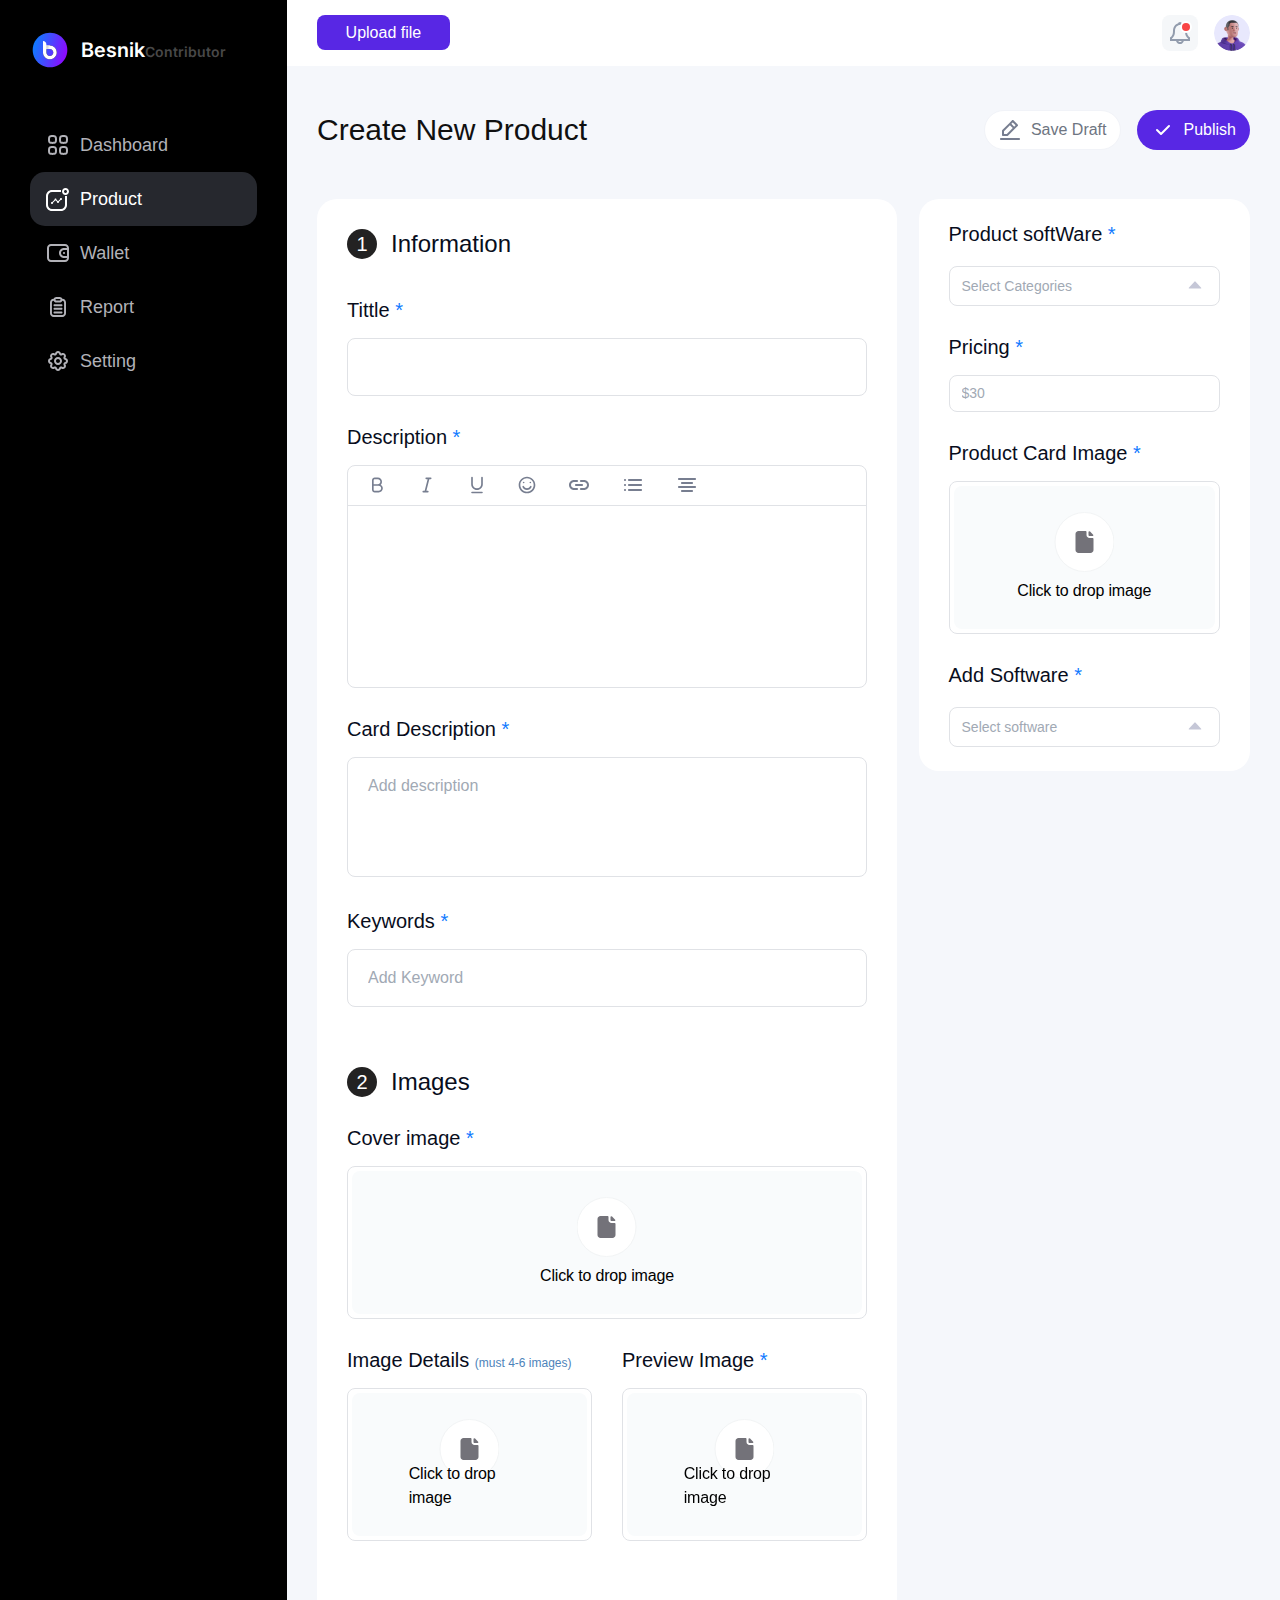
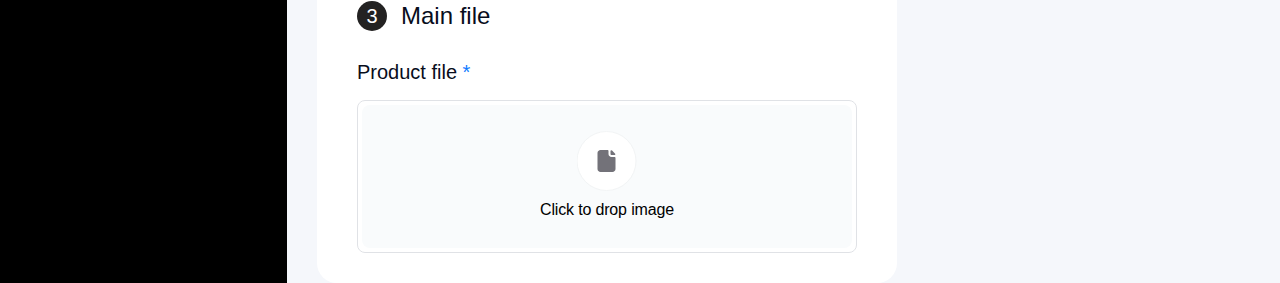
==== Product/index.html @ 7df2cea1 "push project" ====
<!DOCTYPE html>
<html lang="en">
    <head>
        <meta charset="UTF-8" />
        <meta name="viewport" content="width=device-width, initial-scale=1.0" />
        <!-- Fonts -->
        <link href="https://fonts.cdnfonts.com/css/satoshi" rel="stylesheet" />
        <link rel="preconnect" href="https://fonts.googleapis.com" />
        <link rel="preconnect" href="https://fonts.gstatic.com" crossorigin />
        <link
            href="https://fonts.googleapis.com/css2?family=Inter:wght@100..900&display=swap"
            rel="stylesheet"
        />
        <!-- Css -->
        <link rel="stylesheet" href="./assets/scss/style.css" />
        <title>Hackathon 03</title>
    </head>

    <body>
        <section class="product">
            <!-- product Side bar -->
            <div class="product__sideBar hide-mb">
                <!-- Logo -->
                <a href="#" class="product__sideBar-top">
                    <figure class="product__logo-wrap">
                        <img
                            src="./assets/img/logo.svg"
                            alt="logo"
                            class="product__logo-img"
                        />
                    </figure>
                    <p class="product__logoName">
                        Besnik<span class="product__logoName--small"
                            >Contributor</span
                        >
                    </p>
                </a>
                <ul class="product__sideBar-list">
                    <li class="product__sideBar-item">
                        <a href="#" class="product__sideBar-link">
                            <figure class="product__sideBar-icon-wrap">
                                <img
                                    src="./assets/img/dashboard.svg"
                                    alt="dashboard"
                                    class="product__sideBar-icon"
                                />
                            </figure>
                            <p class="product__sideBar-text">Dashboard</p>
                        </a>
                    </li>
                    <li
                        class="product__sideBar-item product__sideBar-item--active"
                    >
                        <a href="#" class="product__sideBar-link">
                            <figure class="product__sideBar-icon-wrap">
                                <img
                                    src="./assets/img/product.svg"
                                    alt="product"
                                    class="product__sideBar-icon"
                                />
                            </figure>
                            <p
                                class="product__sideBar-text product__sideBar-text--active"
                            >
                                Product
                            </p>
                        </a>
                    </li>
                    <li class="product__sideBar-item">
                        <a href="#" class="product__sideBar-link">
                            <figure class="product__sideBar-icon-wrap">
                                <img
                                    src="./assets/img/wallet.svg"
                                    alt="wallet"
                                    class="product__sideBar-icon"
                                />
                            </figure>
                            <p class="product__sideBar-text">Wallet</p>
                        </a>
                    </li>
                    <li class="product__sideBar-item">
                        <a href="#" class="product__sideBar-link">
                            <figure class="product__sideBar-icon-wrap">
                                <img
                                    src="./assets/img/report.svg"
                                    alt="report"
                                    class="product__sideBar-icon"
                                />
                            </figure>
                            <p class="product__sideBar-text">Report</p>
                        </a>
                    </li>
                    <li class="product__sideBar-item">
                        <a href="#" class="product__sideBar-link">
                            <figure class="product__sideBar-icon-wrap">
                                <img
                                    src="./assets/img/setting.svg"
                                    alt="setting"
                                    class="product__sideBar-icon"
                                />
                            </figure>
                            <p class="product__sideBar-text">Setting</p>
                        </a>
                    </li>
                </ul>
            </div>
            <!-- product content -->
            <div class="product__content">
                <!-- header -->
                <div class="product__header">
                    <div class="container">
                        <div class="product__header-left">
                            <label
                                for="product__file"
                                class="product__file-btn hide-mb"
                                >Upload file</label
                            >
                            <input type="file" id="product__file" />
                            <button class="hide-pc show-mb">
                                <img src="./assets/img/Menu.svg" alt="menu" />
                            </button>
                            <a href="#">
                                <figure
                                    class="product__logo-wrap hide-pc show-mb"
                                >
                                    <img
                                        src="./assets/img/logo.svg"
                                        alt="logo"
                                        class="product__logo-img"
                                    />
                                </figure>
                            </a>
                        </div>
                        <div class="product__header-right">
                            <label
                                for="product__file"
                                class="product__file-btn show-mb hide-pc"
                                >Upload file</label
                            >
                            <button class="product__noti-wrap hide-mb">
                                <img
                                    src="./assets/img/notification.svg"
                                    alt="notification"
                                    class="product__noti-img"
                                />
                            </button>
                            <figure class="product__avt-wrap">
                                <img
                                    src="./assets/img/avator.png"
                                    alt="avatar"
                                    class="product__avt-img"
                                />
                            </figure>
                        </div>
                    </div>
                </div>
                <!-- main -->
                <div class="product__main">
                    <div class="container">
                        <div class="product__top">
                            <h1 class="product__top-title">Create New Product</h1>
                            <div class="product__btns">
                                <button class="product__save">
                                    <figure class="product__save-icon-wrap">
                                        <img
                                            src="./assets/img/edit.svg"
                                            alt="edit-icon"
                                            class="product__save-icon"
                                        />
                                    </figure>
                                    <p class="product__save-txt hide-mb">Save Draft</p>
                                </button>
                                <button class="product__publish">
                                    <figure class="product__publish-icon-wrap">
                                        <img
                                            src="./assets/img/check.svg"
                                            alt="publish-icon"
                                            class="product__publish-icon"
                                        />
                                    </figure>
                                    <p class="product__publish-txt hide-mb">Publish</p>
                                </button>
                            </div>
                        </div>
                        <div class="product__bottom">
                            <div class="product__left">
                                <!-- info -->
                                <div class="product__info">
                                    <div class="product__title">
                                        <p class="product__list-style">1</p>
                                        <h2 class="product__heading">
                                            Information
                                        </h2>
                                    </div>
                                    <h3 class="product__sub-title">
                                        Tittle
                                        <span class="product__sub-title--blue"
                                            >*</span
                                        >
                                    </h3>
                                    <input type="text" class="product__input" />
                                    <h3 class="product__sub-title">
                                        Description
                                        <span class="product__sub-title--blue"
                                            >*</span
                                        >
                                    </h3>
                                    <div class="product__desc-wrap">
                                        <ul class="product__desc-list">
                                            <li>
                                                <button
                                                    class="product__desc-btn"
                                                >
                                                    <img
                                                        src="./assets/img/bold.svg"
                                                        alt="desc-icon"
                                                        class="product__desc-icon"
                                                    />
                                                </button>
                                            </li>
                                            <li>
                                                <button
                                                    class="product__desc-btn"
                                                >
                                                    <img
                                                        src="./assets/img/italic.svg"
                                                        alt="desc-icon"
                                                        class="product__desc-icon"
                                                    />
                                                </button>
                                            </li>
                                            <li>
                                                <button
                                                    class="product__desc-btn"
                                                >
                                                    <img
                                                        src="./assets/img/underline.svg"
                                                        alt="desc-icon"
                                                        class="product__desc-icon"
                                                    />
                                                </button>
                                            </li>
                                            <li>
                                                <button
                                                    class="product__desc-btn"
                                                >
                                                    <img
                                                        src="./assets/img/smile.svg"
                                                        alt="desc-icon"
                                                        class="product__desc-icon"
                                                    />
                                                </button>
                                            </li>
                                            <li>
                                                <button
                                                    class="product__desc-btn"
                                                >
                                                    <img
                                                        src="./assets/img/link.svg"
                                                        alt="desc-icon"
                                                        class="product__desc-icon"
                                                    />
                                                </button>
                                            </li>
                                            <li>
                                                <button
                                                    class="product__desc-btn"
                                                >
                                                    <img
                                                        src="./assets/img/list.svg"
                                                        alt="desc-icon"
                                                        class="product__desc-icon"
                                                    />
                                                </button>
                                            </li>
                                            <li>
                                                <button
                                                    class="product__desc-btn"
                                                >
                                                    <img
                                                        src="./assets/img/center.svg"
                                                        alt="desc-icon"
                                                        class="product__desc-icon"
                                                    />
                                                </button>
                                            </li>
                                        </ul>
                                        <textarea
                                            class="product__desc-text"
                                        ></textarea>
                                    </div>
                                    <h3 class="product__sub-title">
                                        Card Description
                                        <span class="product__sub-title--blue"
                                            >*</span
                                        >
                                    </h3>
                                    <textarea
                                        class="product__card-text"
                                        placeholder="Add description"
                                    ></textarea>
                                    <h3 class="product__sub-title">
                                        Keywords
                                        <span class="product__sub-title--blue"
                                            >*</span
                                        >
                                    </h3>
                                    <input
                                        placeholder="Add Keyword"
                                        type="text"
                                        class="product__input"
                                    />
                                </div>
                                <!-- images -->
                                <div class="product__images">
                                    <div class="product__title">
                                        <p class="product__list-style">2</p>
                                        <h2 class="product__heading">Images</h2>
                                    </div>
                                    <h3 class="product__sub-title">
                                        Cover image
                                        <span class="product__sub-title--blue"
                                            >*</span
                                        >
                                    </h3>
                                    <input type="file" id="cover__image" />
                                    <div class="product__input-file">
                                        <label
                                            for="cover__image"
                                            class="product__chosse-img"
                                        >
                                            <img
                                                src="./assets/img/choose-img.svg"
                                                alt="choose-img-icon"
                                                class="product__choose-icon"
                                            />
                                        </label>
                                        <p class="product__input-file-txt">
                                            Click to drop image
                                        </p>
                                    </div>
                                    <div class="product__images-bottom">
                                        <div class="product__detail">
                                            <h3 class="product__sub-title">
                                                Image Details
                                                <span
                                                    class="product__sub-title--blue-2"
                                                    >(must 4-6 images)</span
                                                >
                                            </h3>
                                            <input
                                                type="file"
                                                id="cover__image2"
                                            />
                                            <div class="product__input-file">
                                                <label
                                                    for="cover__image2"
                                                    class="product__chosse-img"
                                                >
                                                    <img
                                                        src="./assets/img/choose-img.svg"
                                                        alt="choose-img-icon"
                                                        class="product__choose-icon"
                                                    />
                                                </label>
                                                <p
                                                    class="product__input-file-txt"
                                                >
                                                    Click to drop image
                                                </p>
                                            </div>
                                        </div>
                                        <div class="product__preview">
                                            <h3 class="product__sub-title">
                                                Preview Image
                                                <span
                                                    class="product__sub-title--blue"
                                                    >*</span
                                                >
                                            </h3>
                                            <input
                                                type="file"
                                                id="cover__image3"
                                            />
                                            <div class="product__input-file">
                                                <label
                                                    for="cover__image3"
                                                    class="product__chosse-img"
                                                >
                                                    <img
                                                        src="./assets/img/choose-img.svg"
                                                        alt="choose-img-icon"
                                                        class="product__choose-icon"
                                                    />
                                                </label>
                                                <p
                                                    class="product__input-file-txt"
                                                >
                                                    Click to drop image
                                                </p>
                                            </div>
                                        </div>
                                    </div>
                                </div>
                                <!-- Main file -->
                                <div class="product__main-file">
                                    <div class="product__title">
                                        <p class="product__list-style">3</p>
                                        <h2 class="product__heading">
                                            Main file
                                        </h2>
                                    </div>
                                    <h3 class="product__sub-title">
                                        Product file
                                        <span class="product__sub-title--blue"
                                            >*</span
                                        >
                                    </h3>
                                    <div class="product__input-file">
                                        <label
                                            for="cover__image"
                                            class="product__chosse-img"
                                        >
                                            <img
                                                src="./assets/img/choose-img.svg"
                                                alt="choose-img-icon"
                                                class="product__choose-icon"
                                            />
                                        </label>
                                        <p class="product__input-file-txt">
                                            Click to drop image
                                        </p>
                                    </div>
                                </div>
                            </div>
                            <div class="product__right">
                                <h3 class="product__sub-title">
                                    Product softWare
                                    <span class="product__sub-title--blue"
                                        >*</span
                                    >
                                </h3>
                                <div class="product__category">
                                    <p class="product__catagory-txt">
                                        Select Categories
                                    </p>
                                    <button class="product__catagory-btn">
                                        <img
                                            src="./assets/img/arrow.svg"
                                            alt="product-catagory-arrow"
                                            class="product__catagory-arrow"
                                        />
                                    </button>
                                </div>
                                <h3 class="product__sub-title">
                                    Pricing
                                    <span class="product__sub-title--blue"
                                        >*</span
                                    >
                                </h3>
                                <input
                                    type="text"
                                    class="product__input"
                                    placeholder="$30"
                                />
                                <h3 class="product__sub-title">
                                    Product Card Image
                                    <span class="product__sub-title--blue"
                                        >*</span
                                    >
                                </h3>
                                <input type="file" id="cover__image4" />
                                <div class="product__input-file">
                                    <label
                                        for="cover__image4"
                                        class="product__chosse-img"
                                    >
                                        <img
                                            src="./assets/img/choose-img.svg"
                                            alt="choose-img-icon"
                                            class="product__choose-icon"
                                        />
                                    </label>
                                    <p class="product__input-file-txt">
                                        Click to drop image
                                    </p>
                                </div>
                                <h3 class="product__sub-title">
                                    Add Software
                                    <span class="product__sub-title--blue"
                                        >*</span
                                    >
                                </h3>
                                <div class="product__softWare">
                                    <p class="product__softWare-txt">
                                        Select software
                                    </p>
                                    <button class="product__softWare-btn">
                                        <img
                                            src="./assets/img/arrow.svg"
                                            alt="product-catagory-arrow"
                                            class="product__catagory-arrow"
                                        />
                                    </button>
                                </div>
                            </div>
                        </div>
                    </div>
                </div>
                <!-- list -->
            </div>
        </section>
    </body>
</html>
---- Product/assets/scss/style.css ----
*,
*:before,
*:after {
  box-sizing: border-box;
}

* {
  margin: 0;
  padding: 0;
  font: inherit;
}

img,
picture,
svg,
video {
  display: block;
  max-width: 100%;
}

input,
select,
textarea {
  background-color: transparent;
  outline: none;
}

button {
  cursor: pointer;
  background-color: transparent;
  outline: none;
  border: 0;
}

body {
  min-height: 100vh;
  max-width: 1440px;
  margin: 0 auto;
  font-weight: 500;
  font-size: 16px;
  line-height: 1;
}

table,
tr,
td,
th {
  border-collapse: collapse;
}

ul, li {
  list-style: none;
  padding: 0;
}

html {
  font-size: 62.5%;
  font-family: "Satoshi", sans-serif;
  color: #080D1C;
}

ul li {
  list-style: none;
}

a {
  text-decoration: none;
}

.container {
  max-width: calc(100% - 60px);
  margin: 0 auto;
}

input, textarea {
  border: none;
  outline: none;
  resize: none;
}

.hide-pc {
  display: none;
}

.product {
  display: flex;
  justify-content: flex-start;
  align-items: flex-start;
  background-color: #000;
}

.product__sideBar {
  background-color: inherit;
  padding: 30px;
  position: sticky;
  top: -15px;
  left: 0;
}

.product__sideBar-top {
  display: flex;
  justify-content: flex-start;
  align-items: center;
  -moz-column-gap: 11px;
       column-gap: 11px;
  padding-right: 31px;
}

.product__logo-wrap {
  width: 40px;
  height: 40px;
}

.product__logo-img {
  width: 100%;
  height: 100%;
  -o-object-fit: cover;
     object-fit: cover;
  border-radius: inherit;
}

.product__logoName {
  font-size: 2rem;
  font-weight: 600;
  line-height: normal;
  font-family: "Inter", sans-serif;
  color: #fff;
}

.product__logoName--small {
  color: #484848;
  font-size: 1.4rem;
}

.product__sideBar-list {
  margin-top: 48px;
}

.product__sideBar-item {
  padding: 15px 0 15px 16px;
}

.product__sideBar-link {
  display: flex;
  justify-content: flex-start;
  align-items: center;
  -moz-column-gap: 10px;
       column-gap: 10px;
  color: #b2b2b8;
}

.product__sideBar-icon-wrap {
  width: 24px;
  height: 24px;
}

.product__sideBar-icon {
  width: 100%;
  height: 100%;
  -o-object-fit: cover;
     object-fit: cover;
  border-radius: inherit;
}

.product__sideBar-text {
  font-size: 1.8rem;
  font-weight: 500;
  line-height: 24px;
  font-family: "Satoshi", sans-serif;
  color: inherit;
}

.product__sideBar-text--active {
  color: #fff;
}

.product__sideBar-item--active {
  border-radius: 15px;
  background: #26282e;
}

.product__content {
  width: 100%;
}

.product__header {
  background-color: #fff;
  padding: 15px 0;
  position: sticky;
  top: 0px;
  left: 0;
  z-index: 5;
}

.product__header .container {
  display: flex;
  justify-content: space-between;
  align-items: center;
}
.product__header .container #product__file {
  display: none;
}

.product__file-btn {
  padding: 9px 28.6px;
  background-color: #5827e4;
  border-radius: 8px;
  cursor: pointer;
  font-size: 1.6rem;
  font-weight: 500;
  line-height: 22px;
  font-family: "Satoshi", sans-serif;
  color: #fff;
}

.product__header-right {
  display: flex;
  justify-content: flex-start;
  align-items: center;
  -moz-column-gap: 16px;
       column-gap: 16px;
}

.product__noti-wrap {
  width: 36px;
  height: 36px;
}

.product__avt-wrap {
  width: 36px;
  height: 36px;
  border-radius: 50%;
}
.product__avt-wrap .product__avt-img {
  border-radius: inherit;
}

.product__avt-img,
.product__noti-img {
  width: 100%;
  height: 100%;
  -o-object-fit: cover;
     object-fit: cover;
  border-radius: inherit;
}

.product__main {
  padding-top: 44px;
  background-color: #f5f7fb;
}

.product__top {
  display: flex;
  justify-content: space-between;
  align-items: center;
}

.product__top-title {
  font-size: 3rem;
  font-weight: 500;
  line-height: 40px;
  font-family: "Satoshi", sans-serif;
  color: #101010;
}

.product__btns {
  display: flex;
  justify-content: center;
  align-items: center;
  -moz-column-gap: 16px;
       column-gap: 16px;
}

.product__save,
.product__publish {
  display: flex;
  justify-content: center;
  align-items: center;
  -moz-column-gap: 9px;
       column-gap: 9px;
}

.product__save-icon-wrap,
.product__publish-icon-wrap {
  width: 24px;
  height: 24px;
}

.product__save-icon,
.product__publish-icon {
  width: 100%;
  height: 100%;
  -o-object-fit: cover;
     object-fit: cover;
  border-radius: inherit;
}

.product__save {
  padding: 7px 13px;
  background-color: #fff;
  border-radius: 20px;
  cursor: pointer;
  border: 1px solid #f1f3f8;
}

.product__save-txt {
  font-size: 1.6rem;
  font-weight: 500;
  line-height: normal;
  font-family: "Satoshi", sans-serif;
  color: #6e7581;
}

.product__publish {
  padding: 8px 14px;
  background-color: #5827E4;
  border-radius: 20px;
  cursor: pointer;
}

.product__publish-txt {
  font-size: 1.6rem;
  font-weight: 500;
  line-height: normal;
  font-family: "Satoshi", sans-serif;
  color: #fff;
}

.product__bottom {
  margin-top: 49px;
  display: flex;
  justify-content: space-between;
  align-items: flex-start;
}

.product__left {
  padding: 30px;
  width: 62.157%;
}

.product__left,
.product__right {
  border-radius: 20px;
  background: #fff;
}

.product__title {
  display: flex;
  justify-content: flex-start;
  align-items: center;
  -moz-column-gap: 14px;
       column-gap: 14px;
}
.product__title .product__list-style {
  display: flex;
  justify-content: center;
  align-items: center;
  font-size: 2rem;
  font-weight: 500m;
  line-height: normal;
  font-family: "Satoshi", sans-serif;
  color: #fff;
  background-color: #232222;
  width: 30px;
  height: 30px;
  border-radius: 50%;
}
.product__title .product__heading {
  font-size: 2.4rem;
  font-weight: 500;
  line-height: normal;
  font-family: "Satoshi", sans-serif;
  color: #080D1C;
}

.product__sub-title {
  margin-top: 30px;
  font-size: 2rem;
  font-weight: 500;
  line-height: normal;
  font-family: "Satoshi", sans-serif;
  color: #080D1C;
}
.product__sub-title .product__sub-title--blue {
  color: #107aff;
}
.product__sub-title .product__sub-title--blue-2 {
  color: #4d83ba;
  font-size: 1.2rem;
  font-weight: 400;
}

.product__info .product__sub-title:first-of-type {
  margin-top: 40px;
}

.product__input {
  margin-top: 16px;
  width: 100%;
  padding: 16px 20px;
  border-radius: 8px;
  border: 1px solid #e0e2e6;
  transition: 0.3s linear;
}

.product__input:focus {
  border: 1px solid #107aff;
}

.product__desc-wrap {
  margin-top: 16px;
  border-radius: 8px;
  border: 1px solid #e0e2e6;
}
.product__desc-wrap .product__desc-list {
  padding: 8px 0 6px 19px;
  display: flex;
  justify-content: unset;
  align-items: center;
  -moz-column-gap: 30px;
       column-gap: 30px;
  border-bottom: 1px solid #e0e2e6;
  max-height: 40px;
}
.product__desc-wrap .product__desc-list .product__desc-btn {
  width: 20px;
  height: 20px;
}
.product__desc-wrap .product__desc-list .product__desc-btn .product__desc-icon {
  width: 100%;
  height: 100%;
  -o-object-fit: cover;
     object-fit: cover;
  border-radius: inherit;
}
.product__desc-wrap .product__desc-list :nth-child(5) .product__desc-btn,
.product__desc-wrap .product__desc-list :nth-child(6) .product__desc-btn,
.product__desc-wrap .product__desc-list :nth-child(7) .product__desc-btn {
  width: 24px;
  height: 24px;
}
.product__desc-wrap .product__desc-text {
  width: 100%;
  min-height: 178px;
  padding: 8px;
}

.product__card-text {
  margin-top: 16px;
  width: 100%;
  padding: 16px 20px 16px;
  border-radius: 8px;
  border: 1px solid #e0e2e6;
  min-height: 120px;
}

.product__card-text,
.product__input {
  font-size: 1.6rem;
  font-weight: 400;
  line-height: 24px;
  font-family: "Satoshi", sans-serif;
  color: #080D1C;
}

.product__card-text::-moz-placeholder, .product__input::-moz-placeholder {
  color: #a1a9b4;
  line-height: -0.16px;
}

.product__card-text::placeholder,
.product__input::placeholder {
  color: #a1a9b4;
  line-height: -0.16px;
}

.product__images {
  margin-top: 60px;
}

[id*=cover__image] {
  display: none;
}

.product__input-file {
  margin-top: 16px;
  position: relative;
  display: block;
  width: 100%;
  min-height: 153px;
  border-radius: 8px;
  border: 1px solid #e0e2e6;
}

.product__input-file::after {
  content: "";
  display: block;
  position: absolute;
  background-color: #f9fbfc;
  border-radius: inherit;
  inset: 4px;
  z-index: 1;
}

.product__chosse-img,
.product__input-file-txt {
  position: absolute;
  left: 50%;
  transform: translateX(-50%);
  z-index: 2;
}

.product__chosse-img {
  top: 30px;
  width: 60px;
  height: 60px;
  cursor: pointer;
}
.product__chosse-img .product__choose-icon {
  width: 100%;
  height: 100%;
  -o-object-fit: cover;
     object-fit: cover;
  border-radius: inherit;
}

.product__input-file-txt {
  bottom: 30px;
  font-size: 1.6rem;
  font-weight: 400;
  line-height: 24px;
  font-family: "Satoshi", sans-serif;
  color: #000;
  letter-spacing: -0.16px;
}

.product__images-bottom {
  display: grid;
  grid-template-columns: repeat(2, 1fr);
  -moz-column-gap: 30px;
       column-gap: 30px;
}

.product__main-file {
  padding: 60px 10px 0;
}

.product__right {
  padding: 24px 30px;
  width: 35.53%;
}
.product__right .product__sub-title:first-of-type {
  margin-top: 0;
}
.product__right .product__input {
  padding: 7px 12px;
  font-size: 1.4rem;
  font-weight: 400;
  line-height: 21px;
  font-family: "Satoshi", sans-serif;
  color: #080D1C;
}
.product__right .product__category,
.product__right .product__softWare {
  margin-top: 20px;
  display: flex;
  justify-content: space-between;
  align-items: center;
  border-radius: 8px;
  border: 1px solid #e0e2e6;
  padding: 7px 12px;
}
.product__right .product__catagory-btn,
.product__right .product__softWare-btn {
  width: 24px;
  height: 24px;
}
.product__right .product__catagory-btn .product__catagory-arrow,
.product__right .product__softWare-btn .product__catagory-arrow {
  width: 100%;
  height: 100%;
  -o-object-fit: cover;
     object-fit: cover;
  border-radius: inherit;
}
.product__right .product__input::-moz-placeholder {
  font-size: 1.4rem;
  font-weight: 400;
  line-height: 21px;
  font-family: "Satoshi", sans-serif;
  color: #a1a9b4;
}
.product__right .product__catagory-txt,
.product__right .product__softWare-txt,
.product__right .product__input::placeholder {
  font-size: 1.4rem;
  font-weight: 400;
  line-height: 21px;
  font-family: "Satoshi", sans-serif;
  color: #a1a9b4;
}

.hide-pc {
  display: none;
}

@media screen and (max-width: 1023.98px) {
  .show-mb {
    display: block;
  }
  .hide-mb {
    display: none;
  }
  .product__header-left {
    display: flex;
    justify-content: center;
    align-items: center;
    -moz-column-gap: 16px;
         column-gap: 16px;
  }
  .product__header-right {
    -moz-column-gap: 12px;
         column-gap: 12px;
  }
  .product__main {
    padding: 24px 0;
  }
  .container {
    max-width: calc(100% - 48px);
  }
  .product__top-title {
    font-size: 2rem;
    font-weight: 500;
    line-height: 28px;
  }
  .product__bottom {
    margin-top: 30px;
    flex-direction: column;
  }
  .product__left,
  .product__right {
    width: 100%;
  }
  .product__left {
    padding: 30px 20px;
  }
  .product__right {
    padding: 24px 20px;
  }
  .product__desc-wrap .product__desc-list {
    -moz-column-gap: 17px;
         column-gap: 17px;
  }
  .product__images-bottom {
    grid-template-columns: 1fr;
    row-gap: 30px;
    margin-top: 30px;
  }
  .product__images-bottom .product__sub-title {
    margin-top: 0;
  }
}/*# sourceMappingURL=style.css.map */
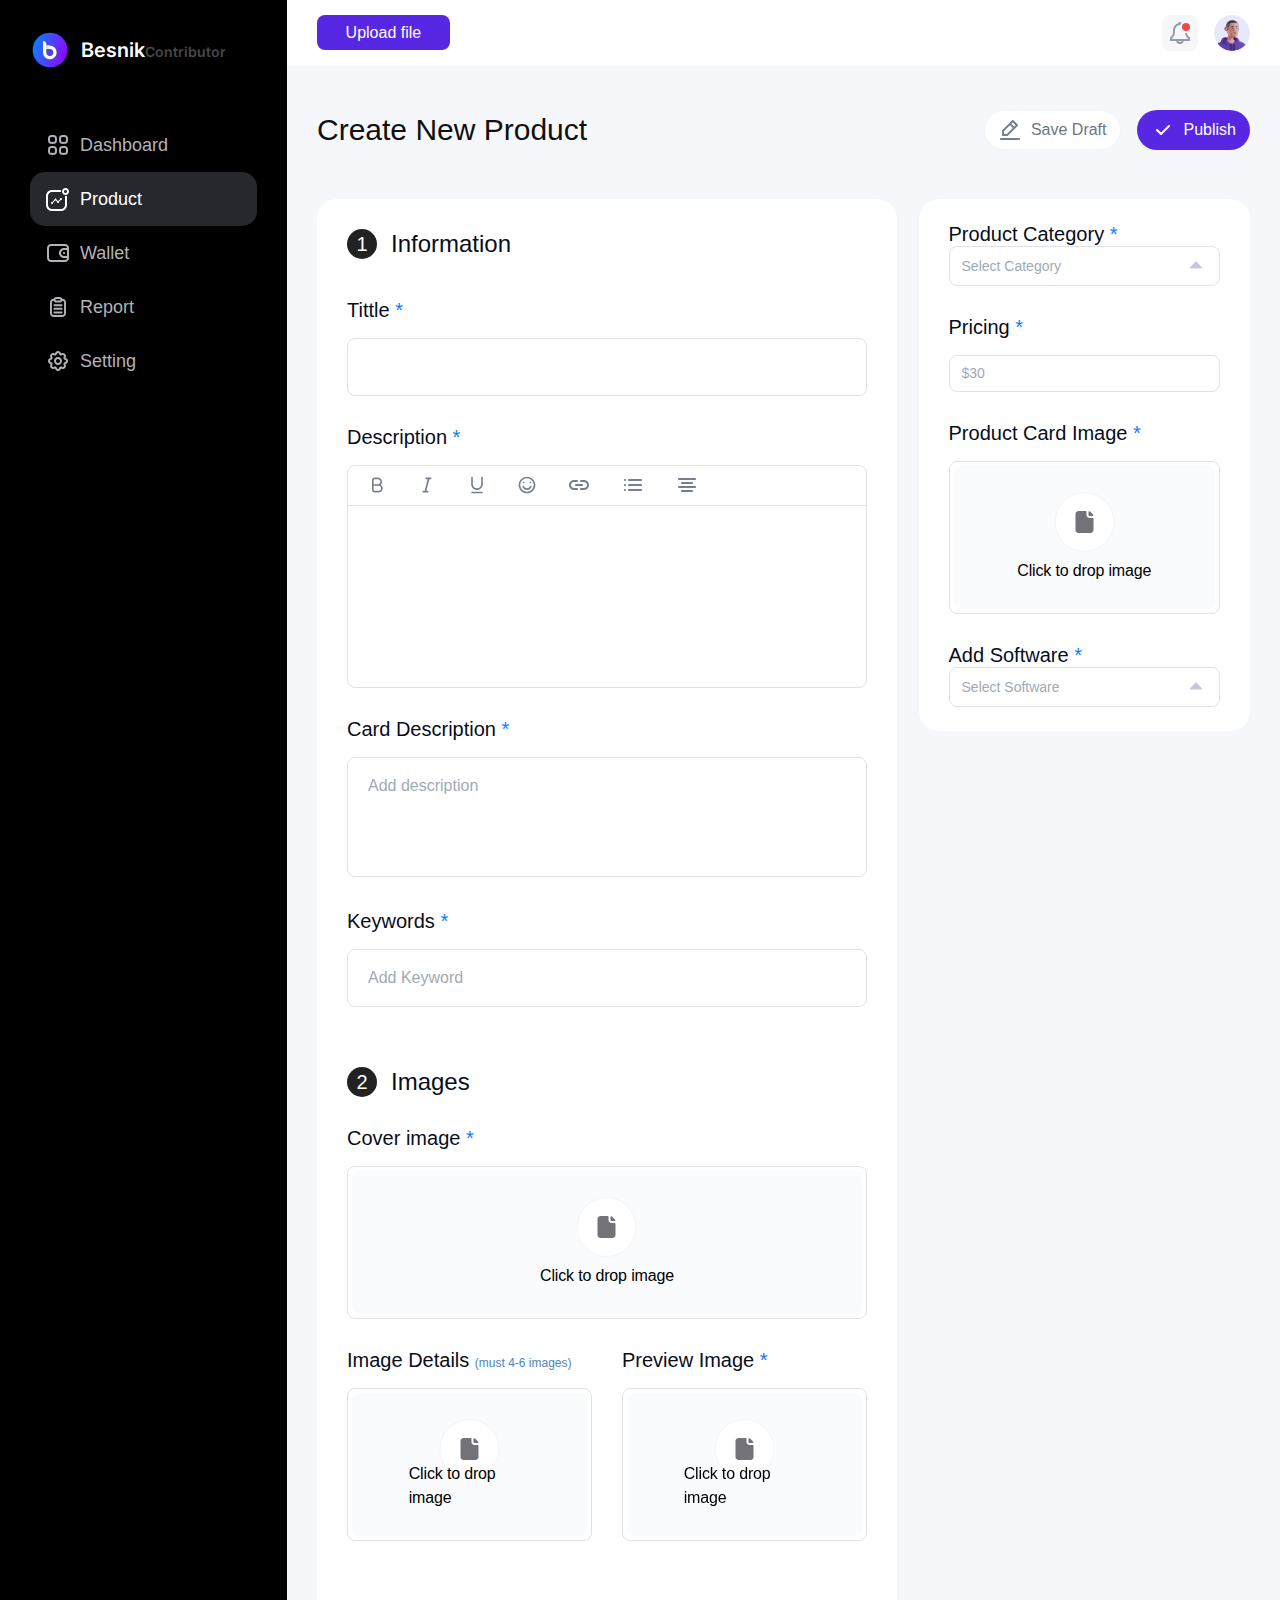
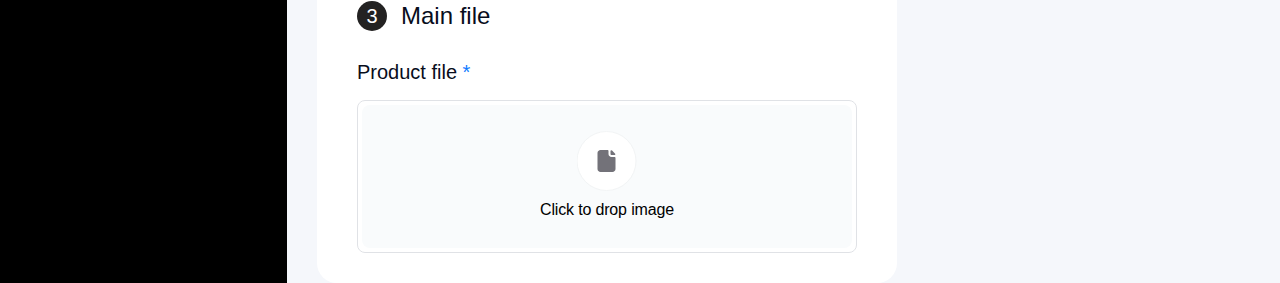
==== commit cba445d2: "fix select" ====
--- a/Product/index.html
+++ b/Product/index.html
@@ -435,15 +435,13 @@
                             </div>
                             <div class="product__right">
                                 <h3 class="product__sub-title">
-                                    Product softWare
+                                    Product Category
                                     <span class="product__sub-title--blue"
                                         >*</span
                                     >
                                 </h3>
                                 <div class="product__category">
-                                    <p class="product__catagory-txt">
-                                        Select Categories
-                                    </p>
+                                    <input type="text" value="" class="product__category-input" placeholder="Select Category" readonly>
                                     <button class="product__catagory-btn">
                                         <img
                                             src="./assets/img/arrow.svg"
@@ -491,11 +489,9 @@
                                         >*</span
                                     >
                                 </h3>
-                                <div class="product__softWare">
-                                    <p class="product__softWare-txt">
-                                        Select software
-                                    </p>
-                                    <button class="product__softWare-btn">
+                                <div class="product__software">
+                                    <input type="text" value="" class="product__software-input" placeholder="Select Software" readonly>
+                                    <button class="product__catagory-btn">
                                         <img
                                             src="./assets/img/arrow.svg"
                                             alt="product-catagory-arrow"
--- a/Product/assets/scss/style.css
+++ b/Product/assets/scss/style.css
@@ -561,14 +561,20 @@
   color: #080D1C;
 }
 .product__right .product__category,
-.product__right .product__softWare {
-  margin-top: 20px;
+.product__right .product__software {
   display: flex;
   justify-content: space-between;
   align-items: center;
+  padding: 7px 12px;
   border-radius: 8px;
   border: 1px solid #e0e2e6;
-  padding: 7px 12px;
+}
+.product__right .product__category .product__category-input,
+.product__right .product__category .product__software-input,
+.product__right .product__software .product__category-input,
+.product__right .product__software .product__software-input {
+  width: 100%;
+  padding-right: 10px;
 }
 .product__right .product__catagory-btn,
 .product__right .product__softWare-btn {
@@ -583,16 +589,24 @@
      object-fit: cover;
   border-radius: inherit;
 }
-.product__right .product__input::-moz-placeholder {
+.product__right .product__category-input,
+.product__right .product__software-input {
   font-size: 1.4rem;
   font-weight: 400;
   line-height: 21px;
   font-family: "Satoshi", sans-serif;
+  color: #080D1C;
+}
+.product__right .product__input::-moz-placeholder, .product__right .product__category-input::-moz-placeholder, .product__right .product__software-input::-moz-placeholder {
+  font-size: 1.4rem;
+  font-weight: 400;
+  line-height: 21px;
+  font-family: "Satoshi", sans-serif;
   color: #a1a9b4;
 }
-.product__right .product__catagory-txt,
-.product__right .product__softWare-txt,
-.product__right .product__input::placeholder {
+.product__right .product__input::placeholder,
+.product__right .product__category-input::placeholder,
+.product__right .product__software-input::placeholder {
   font-size: 1.4rem;
   font-weight: 400;
   line-height: 21px;
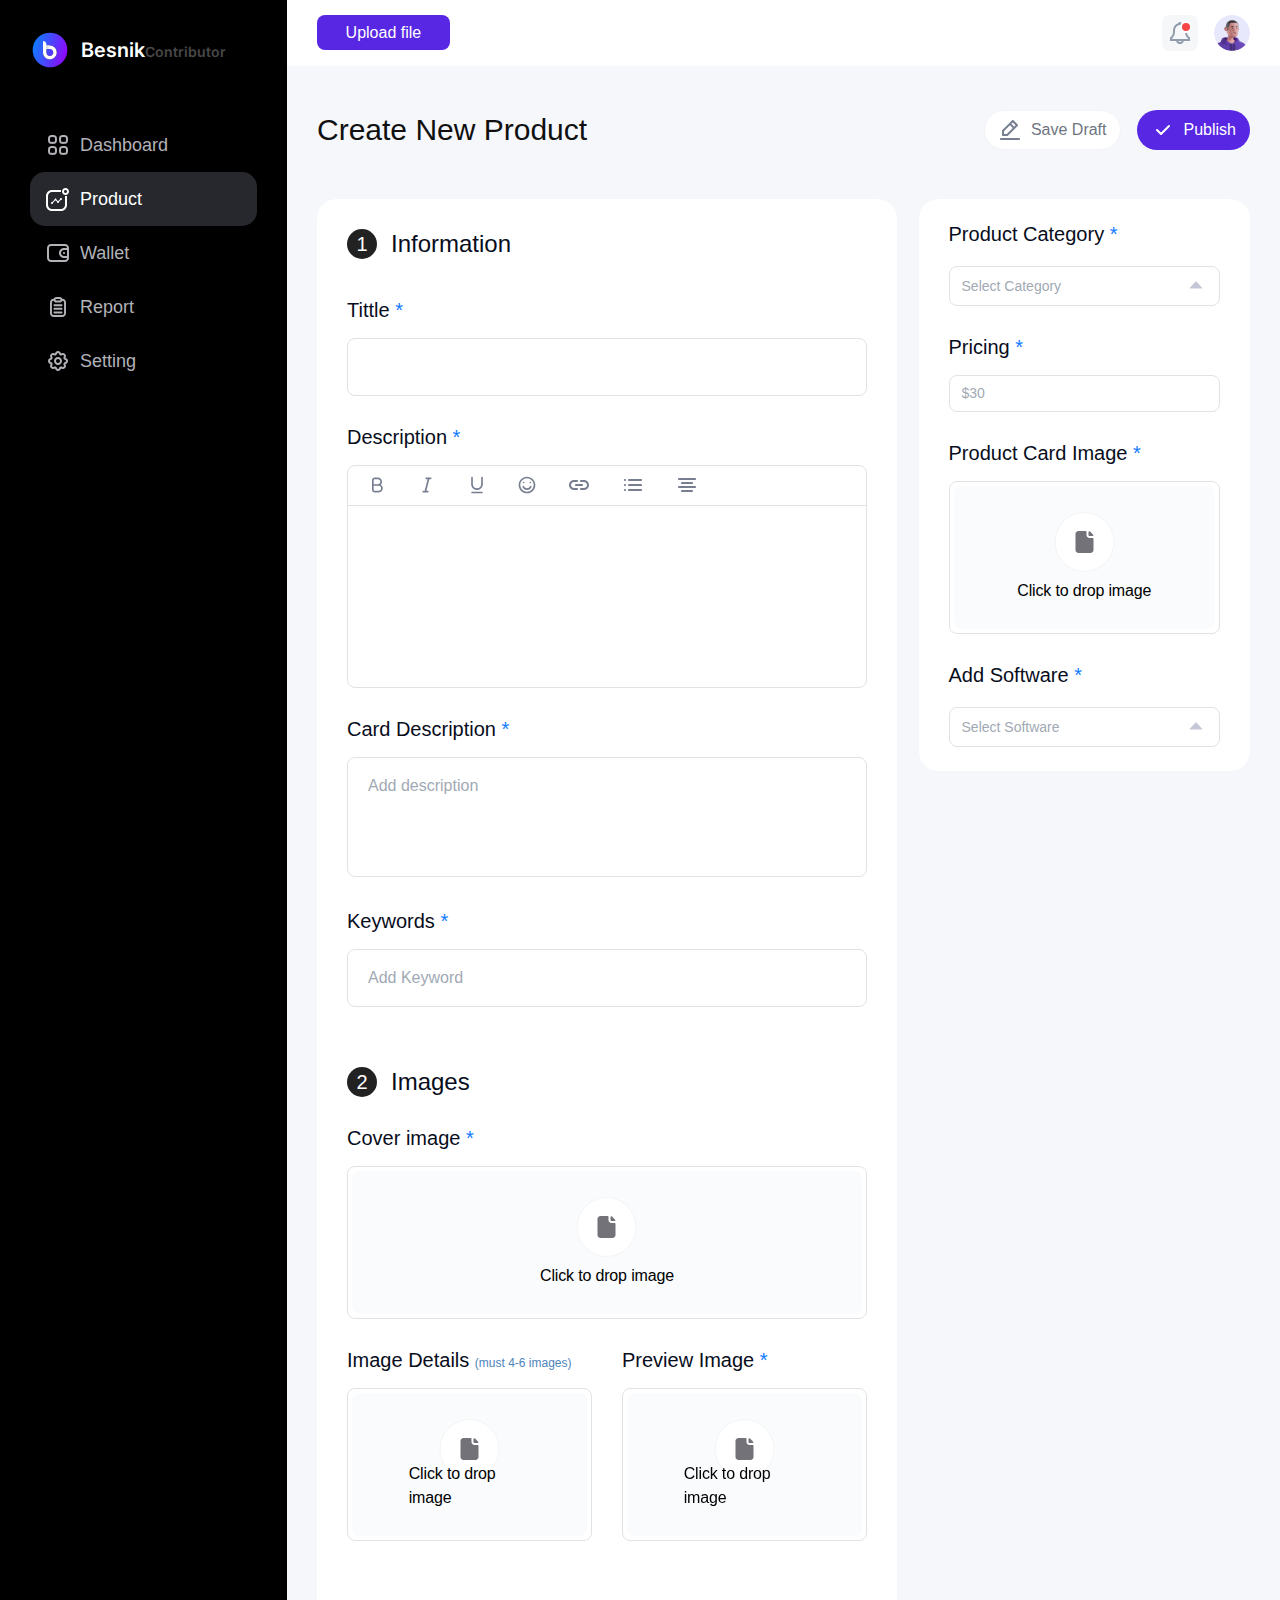
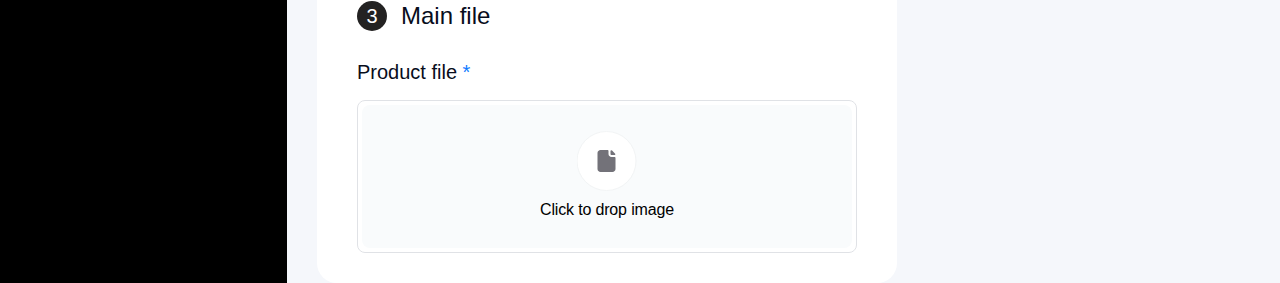
==== commit 86779e5c: "mt20 for select" ====
--- a/Product/index.html
+++ b/Product/index.html
@@ -17,7 +17,7 @@
     </head>
 
     <body>
-        <section class="product">
+        <main class="product">
             <!-- product Side bar -->
             <div class="product__sideBar hide-mb">
                 <!-- Logo -->
@@ -505,6 +505,6 @@
                 </div>
                 <!-- list -->
             </div>
-        </section>
+        </main>
     </body>
 </html>
--- a/Product/assets/scss/style.css
+++ b/Product/assets/scss/style.css
@@ -568,6 +568,7 @@
   padding: 7px 12px;
   border-radius: 8px;
   border: 1px solid #e0e2e6;
+  margin-top: 20px;
 }
 .product__right .product__category .product__category-input,
 .product__right .product__category .product__software-input,
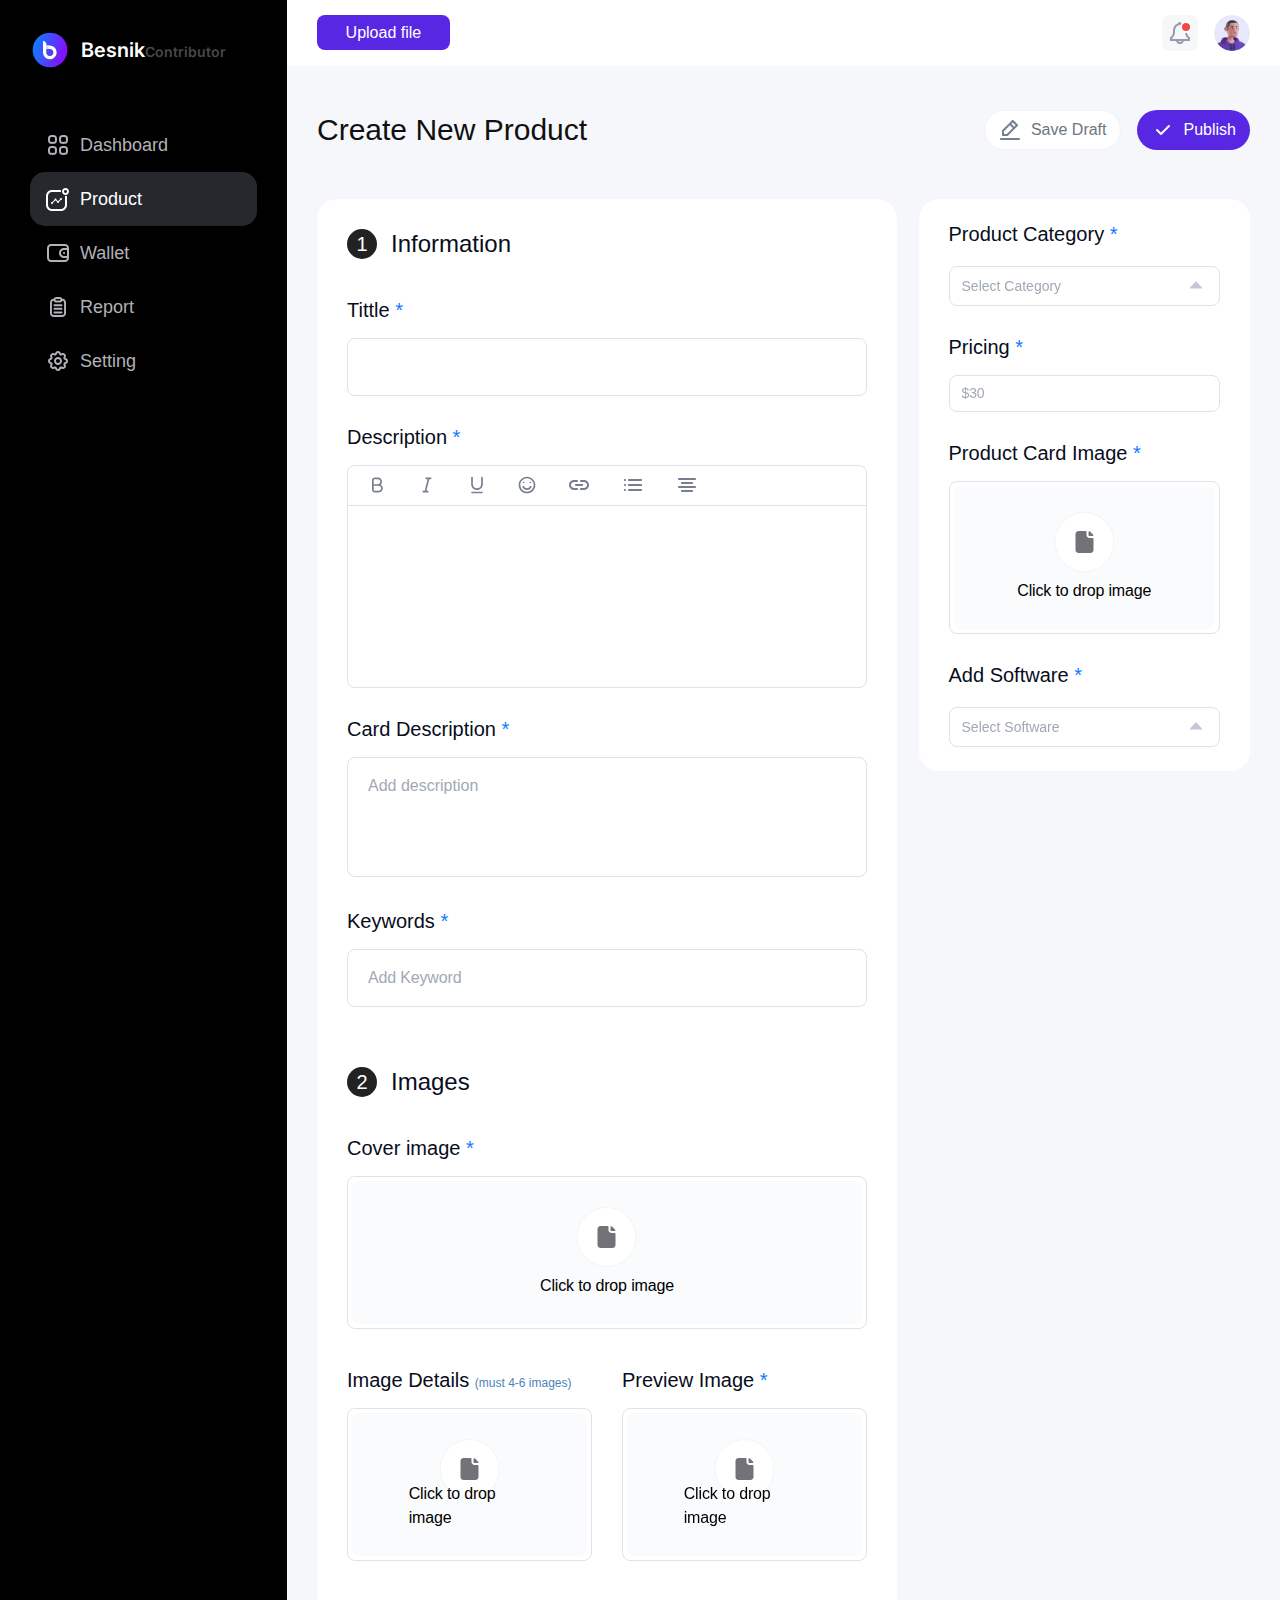
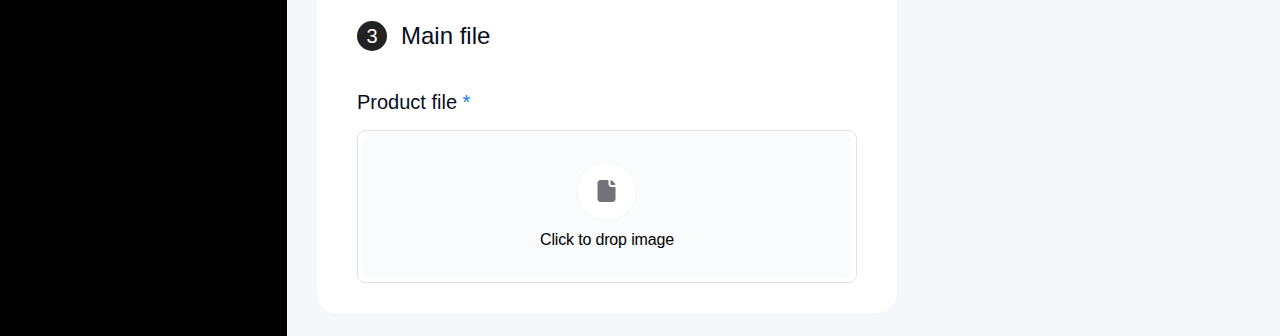
==== commit bef0324e: "done" ====
--- a/Product/index.html
+++ b/Product/index.html
@@ -1,510 +1,332 @@
 <!DOCTYPE html>
 <html lang="en">
-    <head>
-        <meta charset="UTF-8" />
-        <meta name="viewport" content="width=device-width, initial-scale=1.0" />
-        <!-- Fonts -->
-        <link href="https://fonts.cdnfonts.com/css/satoshi" rel="stylesheet" />
-        <link rel="preconnect" href="https://fonts.googleapis.com" />
-        <link rel="preconnect" href="https://fonts.gstatic.com" crossorigin />
-        <link
-            href="https://fonts.googleapis.com/css2?family=Inter:wght@100..900&display=swap"
-            rel="stylesheet"
-        />
-        <!-- Css -->
-        <link rel="stylesheet" href="./assets/scss/style.css" />
-        <title>Hackathon 03</title>
-    </head>
 
-    <body>
-        <main class="product">
-            <!-- product Side bar -->
-            <div class="product__sideBar hide-mb">
-                <!-- Logo -->
-                <a href="#" class="product__sideBar-top">
-                    <figure class="product__logo-wrap">
-                        <img
-                            src="./assets/img/logo.svg"
-                            alt="logo"
-                            class="product__logo-img"
-                        />
-                    </figure>
-                    <p class="product__logoName">
-                        Besnik<span class="product__logoName--small"
-                            >Contributor</span
-                        >
-                    </p>
-                </a>
-                <ul class="product__sideBar-list">
-                    <li class="product__sideBar-item">
-                        <a href="#" class="product__sideBar-link">
-                            <figure class="product__sideBar-icon-wrap">
-                                <img
-                                    src="./assets/img/dashboard.svg"
-                                    alt="dashboard"
-                                    class="product__sideBar-icon"
-                                />
+<head>
+    <meta charset="UTF-8" />
+    <meta name="viewport" content="width=device-width, initial-scale=1.0" />
+    <!-- Fonts -->
+    <link href="https://fonts.cdnfonts.com/css/satoshi" rel="stylesheet" />
+    <link rel="preconnect" href="https://fonts.googleapis.com" />
+    <link rel="preconnect" href="https://fonts.gstatic.com" crossorigin />
+    <link href="https://fonts.googleapis.com/css2?family=Inter:wght@100..900&display=swap" rel="stylesheet" />
+    <!-- Css -->
+    <link rel="stylesheet" href="./assets/scss/style.css" />
+    <title>Hackathon 03</title>
+</head>
+
+<body>
+    <main class="product">
+        <!-- product Side bar -->
+        <div class="product__sideBar hide-mb">
+            <!-- Logo -->
+            <a href="#" class="product__sideBar-top">
+                <figure class="product__logo-wrap">
+                    <img src="./assets/img/logo.svg" alt="logo" class="product__logo-img" />
+                </figure>
+                <p class="product__logoName">
+                    Besnik<span class="product__logoName--small">Contributor</span>
+                </p>
+            </a>
+            <ul class="product__sideBar-list">
+                <li class="product__sideBar-item">
+                    <a href="#" class="product__sideBar-link">
+                        <figure class="product__sideBar-icon-wrap">
+                            <img src="./assets/img/dashboard.svg" alt="dashboard" class="product__sideBar-icon" />
+                        </figure>
+                        <p class="product__sideBar-text">Dashboard</p>
+                    </a>
+                </li>
+                <li class="product__sideBar-item product__sideBar-item--active">
+                    <a href="#" class="product__sideBar-link">
+                        <figure class="product__sideBar-icon-wrap">
+                            <img src="./assets/img/product.svg" alt="product" class="product__sideBar-icon" />
+                        </figure>
+                        <p class="product__sideBar-text product__sideBar-text--active">
+                            Product
+                        </p>
+                    </a>
+                </li>
+                <li class="product__sideBar-item">
+                    <a href="#" class="product__sideBar-link">
+                        <figure class="product__sideBar-icon-wrap">
+                            <img src="./assets/img/wallet.svg" alt="wallet" class="product__sideBar-icon" />
+                        </figure>
+                        <p class="product__sideBar-text">Wallet</p>
+                    </a>
+                </li>
+                <li class="product__sideBar-item">
+                    <a href="#" class="product__sideBar-link">
+                        <figure class="product__sideBar-icon-wrap">
+                            <img src="./assets/img/report.svg" alt="report" class="product__sideBar-icon" />
+                        </figure>
+                        <p class="product__sideBar-text">Report</p>
+                    </a>
+                </li>
+                <li class="product__sideBar-item">
+                    <a href="#" class="product__sideBar-link">
+                        <figure class="product__sideBar-icon-wrap">
+                            <img src="./assets/img/setting.svg" alt="setting" class="product__sideBar-icon" />
+                        </figure>
+                        <p class="product__sideBar-text">Setting</p>
+                    </a>
+                </li>
+            </ul>
+        </div>
+        <!-- product content -->
+        <div class="product__content">
+            <!-- header -->
+            <div class="product__header">
+                <div class="container">
+                    <div class="product__header-left">
+                        <label for="product__file" class="product__file-btn hide-mb">Upload file</label>
+                        <input type="file" id="product__file" />
+                        <button class="hide-pc show-mb">
+                            <img src="./assets/img/Menu.svg" alt="menu" />
+                        </button>
+                        <a href="#">
+                            <figure class="product__logo-wrap hide-pc show-mb">
+                                <img src="./assets/img/logo.svg" alt="logo" class="product__logo-img" />
                             </figure>
-                            <p class="product__sideBar-text">Dashboard</p>
                         </a>
-                    </li>
-                    <li
-                        class="product__sideBar-item product__sideBar-item--active"
-                    >
-                        <a href="#" class="product__sideBar-link">
-                            <figure class="product__sideBar-icon-wrap">
-                                <img
-                                    src="./assets/img/product.svg"
-                                    alt="product"
-                                    class="product__sideBar-icon"
-                                />
-                            </figure>
-                            <p
-                                class="product__sideBar-text product__sideBar-text--active"
-                            >
-                                Product
-                            </p>
-                        </a>
-                    </li>
-                    <li class="product__sideBar-item">
-                        <a href="#" class="product__sideBar-link">
-                            <figure class="product__sideBar-icon-wrap">
-                                <img
-                                    src="./assets/img/wallet.svg"
-                                    alt="wallet"
-                                    class="product__sideBar-icon"
-                                />
-                            </figure>
-                            <p class="product__sideBar-text">Wallet</p>
-                        </a>
-                    </li>
-                    <li class="product__sideBar-item">
-                        <a href="#" class="product__sideBar-link">
-                            <figure class="product__sideBar-icon-wrap">
-                                <img
-                                    src="./assets/img/report.svg"
-                                    alt="report"
-                                    class="product__sideBar-icon"
-                                />
-                            </figure>
-                            <p class="product__sideBar-text">Report</p>
-                        </a>
-                    </li>
-                    <li class="product__sideBar-item">
-                        <a href="#" class="product__sideBar-link">
-                            <figure class="product__sideBar-icon-wrap">
-                                <img
-                                    src="./assets/img/setting.svg"
-                                    alt="setting"
-                                    class="product__sideBar-icon"
-                                />
-                            </figure>
-                            <p class="product__sideBar-text">Setting</p>
-                        </a>
-                    </li>
-                </ul>
+                    </div>
+                    <div class="product__header-right">
+                        <label for="product__file" class="product__file-btn show-mb hide-pc">Upload file</label>
+                        <button class="product__noti-wrap hide-mb">
+                            <img src="./assets/img/notification.svg" alt="notification" class="product__noti-img" />
+                        </button>
+                        <figure class="product__avt-wrap">
+                            <img src="./assets/img/avator.png" alt="avatar" class="product__avt-img" />
+                        </figure>
+                    </div>
+                </div>
             </div>
-            <!-- product content -->
-            <div class="product__content">
-                <!-- header -->
-                <div class="product__header">
-                    <div class="container">
-                        <div class="product__header-left">
-                            <label
-                                for="product__file"
-                                class="product__file-btn hide-mb"
-                                >Upload file</label
-                            >
-                            <input type="file" id="product__file" />
-                            <button class="hide-pc show-mb">
-                                <img src="./assets/img/Menu.svg" alt="menu" />
+            <!-- main -->
+            <div class="product__main">
+                <div class="container">
+                    <div class="product__top">
+                        <h1 class="product__top-title">Create New Product</h1>
+                        <div class="product__btns">
+                            <button class="product__save">
+                                <figure class="product__save-icon-wrap">
+                                    <img src="./assets/img/edit.svg" alt="edit-icon" class="product__save-icon" />
+                                </figure>
+                                <p class="product__save-txt hide-mb">Save Draft</p>
                             </button>
-                            <a href="#">
-                                <figure
-                                    class="product__logo-wrap hide-pc show-mb"
-                                >
-                                    <img
-                                        src="./assets/img/logo.svg"
-                                        alt="logo"
-                                        class="product__logo-img"
-                                    />
+                            <button class="product__publish">
+                                <figure class="product__publish-icon-wrap">
+                                    <img src="./assets/img/check.svg" alt="publish-icon"
+                                        class="product__publish-icon" />
                                 </figure>
-                            </a>
-                        </div>
-                        <div class="product__header-right">
-                            <label
-                                for="product__file"
-                                class="product__file-btn show-mb hide-pc"
-                                >Upload file</label
-                            >
-                            <button class="product__noti-wrap hide-mb">
-                                <img
-                                    src="./assets/img/notification.svg"
-                                    alt="notification"
-                                    class="product__noti-img"
-                                />
+                                <p class="product__publish-txt hide-mb">Publish</p>
                             </button>
-                            <figure class="product__avt-wrap">
-                                <img
-                                    src="./assets/img/avator.png"
-                                    alt="avatar"
-                                    class="product__avt-img"
-                                />
-                            </figure>
                         </div>
                     </div>
-                </div>
-                <!-- main -->
-                <div class="product__main">
-                    <div class="container">
-                        <div class="product__top">
-                            <h1 class="product__top-title">Create New Product</h1>
-                            <div class="product__btns">
-                                <button class="product__save">
-                                    <figure class="product__save-icon-wrap">
-                                        <img
-                                            src="./assets/img/edit.svg"
-                                            alt="edit-icon"
-                                            class="product__save-icon"
-                                        />
-                                    </figure>
-                                    <p class="product__save-txt hide-mb">Save Draft</p>
-                                </button>
-                                <button class="product__publish">
-                                    <figure class="product__publish-icon-wrap">
-                                        <img
-                                            src="./assets/img/check.svg"
-                                            alt="publish-icon"
-                                            class="product__publish-icon"
-                                        />
-                                    </figure>
-                                    <p class="product__publish-txt hide-mb">Publish</p>
-                                </button>
-                            </div>
-                        </div>
-                        <div class="product__bottom">
-                            <div class="product__left">
-                                <!-- info -->
-                                <div class="product__info">
-                                    <div class="product__title">
-                                        <p class="product__list-style">1</p>
-                                        <h2 class="product__heading">
-                                            Information
-                                        </h2>
-                                    </div>
-                                    <h3 class="product__sub-title">
-                                        Tittle
-                                        <span class="product__sub-title--blue"
-                                            >*</span
-                                        >
-                                    </h3>
-                                    <input type="text" class="product__input" />
-                                    <h3 class="product__sub-title">
-                                        Description
-                                        <span class="product__sub-title--blue"
-                                            >*</span
-                                        >
-                                    </h3>
-                                    <div class="product__desc-wrap">
-                                        <ul class="product__desc-list">
-                                            <li>
-                                                <button
-                                                    class="product__desc-btn"
-                                                >
-                                                    <img
-                                                        src="./assets/img/bold.svg"
-                                                        alt="desc-icon"
-                                                        class="product__desc-icon"
-                                                    />
-                                                </button>
-                                            </li>
-                                            <li>
-                                                <button
-                                                    class="product__desc-btn"
-                                                >
-                                                    <img
-                                                        src="./assets/img/italic.svg"
-                                                        alt="desc-icon"
-                                                        class="product__desc-icon"
-                                                    />
-                                                </button>
-                                            </li>
-                                            <li>
-                                                <button
-                                                    class="product__desc-btn"
-                                                >
-                                                    <img
-                                                        src="./assets/img/underline.svg"
-                                                        alt="desc-icon"
-                                                        class="product__desc-icon"
-                                                    />
-                                                </button>
-                                            </li>
-                                            <li>
-                                                <button
-                                                    class="product__desc-btn"
-                                                >
-                                                    <img
-                                                        src="./assets/img/smile.svg"
-                                                        alt="desc-icon"
-                                                        class="product__desc-icon"
-                                                    />
-                                                </button>
-                                            </li>
-                                            <li>
-                                                <button
-                                                    class="product__desc-btn"
-                                                >
-                                                    <img
-                                                        src="./assets/img/link.svg"
-                                                        alt="desc-icon"
-                                                        class="product__desc-icon"
-                                                    />
-                                                </button>
-                                            </li>
-                                            <li>
-                                                <button
-                                                    class="product__desc-btn"
-                                                >
-                                                    <img
-                                                        src="./assets/img/list.svg"
-                                                        alt="desc-icon"
-                                                        class="product__desc-icon"
-                                                    />
-                                                </button>
-                                            </li>
-                                            <li>
-                                                <button
-                                                    class="product__desc-btn"
-                                                >
-                                                    <img
-                                                        src="./assets/img/center.svg"
-                                                        alt="desc-icon"
-                                                        class="product__desc-icon"
-                                                    />
-                                                </button>
-                                            </li>
-                                        </ul>
-                                        <textarea
-                                            class="product__desc-text"
-                                        ></textarea>
-                                    </div>
-                                    <h3 class="product__sub-title">
-                                        Card Description
-                                        <span class="product__sub-title--blue"
-                                            >*</span
-                                        >
-                                    </h3>
-                                    <textarea
-                                        class="product__card-text"
-                                        placeholder="Add description"
-                                    ></textarea>
-                                    <h3 class="product__sub-title">
-                                        Keywords
-                                        <span class="product__sub-title--blue"
-                                            >*</span
-                                        >
-                                    </h3>
-                                    <input
-                                        placeholder="Add Keyword"
-                                        type="text"
-                                        class="product__input"
-                                    />
-                                </div>
-                                <!-- images -->
-                                <div class="product__images">
-                                    <div class="product__title">
-                                        <p class="product__list-style">2</p>
-                                        <h2 class="product__heading">Images</h2>
-                                    </div>
-                                    <h3 class="product__sub-title">
-                                        Cover image
-                                        <span class="product__sub-title--blue"
-                                            >*</span
-                                        >
-                                    </h3>
-                                    <input type="file" id="cover__image" />
-                                    <div class="product__input-file">
-                                        <label
-                                            for="cover__image"
-                                            class="product__chosse-img"
-                                        >
-                                            <img
-                                                src="./assets/img/choose-img.svg"
-                                                alt="choose-img-icon"
-                                                class="product__choose-icon"
-                                            />
-                                        </label>
-                                        <p class="product__input-file-txt">
-                                            Click to drop image
-                                        </p>
-                                    </div>
-                                    <div class="product__images-bottom">
-                                        <div class="product__detail">
-                                            <h3 class="product__sub-title">
-                                                Image Details
-                                                <span
-                                                    class="product__sub-title--blue-2"
-                                                    >(must 4-6 images)</span
-                                                >
-                                            </h3>
-                                            <input
-                                                type="file"
-                                                id="cover__image2"
-                                            />
-                                            <div class="product__input-file">
-                                                <label
-                                                    for="cover__image2"
-                                                    class="product__chosse-img"
-                                                >
-                                                    <img
-                                                        src="./assets/img/choose-img.svg"
-                                                        alt="choose-img-icon"
-                                                        class="product__choose-icon"
-                                                    />
-                                                </label>
-                                                <p
-                                                    class="product__input-file-txt"
-                                                >
-                                                    Click to drop image
-                                                </p>
-                                            </div>
-                                        </div>
-                                        <div class="product__preview">
-                                            <h3 class="product__sub-title">
-                                                Preview Image
-                                                <span
-                                                    class="product__sub-title--blue"
-                                                    >*</span
-                                                >
-                                            </h3>
-                                            <input
-                                                type="file"
-                                                id="cover__image3"
-                                            />
-                                            <div class="product__input-file">
-                                                <label
-                                                    for="cover__image3"
-                                                    class="product__chosse-img"
-                                                >
-                                                    <img
-                                                        src="./assets/img/choose-img.svg"
-                                                        alt="choose-img-icon"
-                                                        class="product__choose-icon"
-                                                    />
-                                                </label>
-                                                <p
-                                                    class="product__input-file-txt"
-                                                >
-                                                    Click to drop image
-                                                </p>
-                                            </div>
-                                        </div>
-                                    </div>
-                                </div>
-                                <!-- Main file -->
-                                <div class="product__main-file">
-                                    <div class="product__title">
-                                        <p class="product__list-style">3</p>
-                                        <h2 class="product__heading">
-                                            Main file
-                                        </h2>
-                                    </div>
-                                    <h3 class="product__sub-title">
-                                        Product file
-                                        <span class="product__sub-title--blue"
-                                            >*</span
-                                        >
-                                    </h3>
-                                    <div class="product__input-file">
-                                        <label
-                                            for="cover__image"
-                                            class="product__chosse-img"
-                                        >
-                                            <img
-                                                src="./assets/img/choose-img.svg"
-                                                alt="choose-img-icon"
-                                                class="product__choose-icon"
-                                            />
-                                        </label>
-                                        <p class="product__input-file-txt">
-                                            Click to drop image
-                                        </p>
-                                    </div>
-                                </div>
-                            </div>
-                            <div class="product__right">
-                                <h3 class="product__sub-title">
-                                    Product Category
-                                    <span class="product__sub-title--blue"
-                                        >*</span
-                                    >
-                                </h3>
-                                <div class="product__category">
-                                    <input type="text" value="" class="product__category-input" placeholder="Select Category" readonly>
-                                    <button class="product__catagory-btn">
-                                        <img
-                                            src="./assets/img/arrow.svg"
-                                            alt="product-catagory-arrow"
-                                            class="product__catagory-arrow"
-                                        />
-                                    </button>
-                                </div>
-                                <h3 class="product__sub-title">
-                                    Pricing
-                                    <span class="product__sub-title--blue"
-                                        >*</span
-                                    >
-                                </h3>
-                                <input
-                                    type="text"
-                                    class="product__input"
-                                    placeholder="$30"
-                                />
-                                <h3 class="product__sub-title">
-                                    Product Card Image
-                                    <span class="product__sub-title--blue"
-                                        >*</span
-                                    >
-                                </h3>
-                                <input type="file" id="cover__image4" />
+                    <div class="product__bottom">
+                        <div class="product__left">
+                            <!-- info -->
+                            <div class="product__info">
+                                <div class="product__title">
+                                    <p class="product__list-style">1</p>
+                                    <h2 class="product__heading">
+                                        Information
+                                    </h2>
+                                </div>
+                                <h3 class="product__sub-title">
+                                    Tittle
+                                    <span class="product__sub-title--blue">*</span>
+                                </h3>
+                                <input type="text" class="product__input" />
+                                <h3 class="product__sub-title">
+                                    Description
+                                    <span class="product__sub-title--blue">*</span>
+                                </h3>
+                                <div class="product__desc-wrap">
+                                    <ul class="product__desc-list">
+                                        <li>
+                                            <button class="product__desc-btn">
+                                                <img src="./assets/img/bold.svg" alt="desc-icon"
+                                                    class="product__desc-icon" />
+                                            </button>
+                                        </li>
+                                        <li>
+                                            <button class="product__desc-btn">
+                                                <img src="./assets/img/italic.svg" alt="desc-icon"
+                                                    class="product__desc-icon" />
+                                            </button>
+                                        </li>
+                                        <li>
+                                            <button class="product__desc-btn">
+                                                <img src="./assets/img/underline.svg" alt="desc-icon"
+                                                    class="product__desc-icon" />
+                                            </button>
+                                        </li>
+                                        <li>
+                                            <button class="product__desc-btn">
+                                                <img src="./assets/img/smile.svg" alt="desc-icon"
+                                                    class="product__desc-icon" />
+                                            </button>
+                                        </li>
+                                        <li>
+                                            <button class="product__desc-btn">
+                                                <img src="./assets/img/link.svg" alt="desc-icon"
+                                                    class="product__desc-icon" />
+                                            </button>
+                                        </li>
+                                        <li>
+                                            <button class="product__desc-btn">
+                                                <img src="./assets/img/list.svg" alt="desc-icon"
+                                                    class="product__desc-icon" />
+                                            </button>
+                                        </li>
+                                        <li>
+                                            <button class="product__desc-btn">
+                                                <img src="./assets/img/center.svg" alt="desc-icon"
+                                                    class="product__desc-icon" />
+                                            </button>
+                                        </li>
+                                    </ul>
+                                    <textarea class="product__desc-text"></textarea>
+                                </div>
+                                <h3 class="product__sub-title">
+                                    Card Description
+                                    <span class="product__sub-title--blue">*</span>
+                                </h3>
+                                <textarea class="product__card-text" placeholder="Add description"></textarea>
+                                <h3 class="product__sub-title">
+                                    Keywords
+                                    <span class="product__sub-title--blue">*</span>
+                                </h3>
+                                <input placeholder="Add Keyword" type="text" class="product__input" />
+                            </div>
+                            <!-- images -->
+                            <div class="product__images">
+                                <div class="product__title">
+                                    <p class="product__list-style">2</p>
+                                    <h2 class="product__heading">Images</h2>
+                                </div>
+                                <h3 class="product__sub-title">
+                                    Cover image
+                                    <span class="product__sub-title--blue">*</span>
+                                </h3>
+                                <input type="file" id="cover__image" />
                                 <div class="product__input-file">
-                                    <label
-                                        for="cover__image4"
-                                        class="product__chosse-img"
-                                    >
-                                        <img
-                                            src="./assets/img/choose-img.svg"
-                                            alt="choose-img-icon"
-                                            class="product__choose-icon"
-                                        />
+                                    <label for="cover__image" class="product__chosse-img">
+                                        <img src="./assets/img/choose-img.svg" alt="choose-img-icon"
+                                            class="product__choose-icon" />
                                     </label>
                                     <p class="product__input-file-txt">
                                         Click to drop image
                                     </p>
                                 </div>
-                                <h3 class="product__sub-title">
-                                    Add Software
-                                    <span class="product__sub-title--blue"
-                                        >*</span
-                                    >
-                                </h3>
-                                <div class="product__software">
-                                    <input type="text" value="" class="product__software-input" placeholder="Select Software" readonly>
-                                    <button class="product__catagory-btn">
-                                        <img
-                                            src="./assets/img/arrow.svg"
-                                            alt="product-catagory-arrow"
-                                            class="product__catagory-arrow"
-                                        />
-                                    </button>
-                                </div>
+                                <div class="product__images-bottom">
+                                    <div class="product__detail">
+                                        <h3 class="product__sub-title">
+                                            Image Details
+                                            <span class="product__sub-title--blue-2">(must 4-6 images)</span>
+                                        </h3>
+                                        <input type="file" id="cover__image2" />
+                                        <div class="product__input-file">
+                                            <label for="cover__image2" class="product__chosse-img">
+                                                <img src="./assets/img/choose-img.svg" alt="choose-img-icon"
+                                                    class="product__choose-icon" />
+                                            </label>
+                                            <p class="product__input-file-txt">
+                                                Click to drop image
+                                            </p>
+                                        </div>
+                                    </div>
+                                    <div class="product__preview">
+                                        <h3 class="product__sub-title">
+                                            Preview Image
+                                            <span class="product__sub-title--blue">*</span>
+                                        </h3>
+                                        <input type="file" id="cover__image3" />
+                                        <div class="product__input-file">
+                                            <label for="cover__image3" class="product__chosse-img">
+                                                <img src="./assets/img/choose-img.svg" alt="choose-img-icon"
+                                                    class="product__choose-icon" />
+                                            </label>
+                                            <p class="product__input-file-txt">
+                                                Click to drop image
+                                            </p>
+                                        </div>
+                                    </div>
+                                </div>
+                            </div>
+                            <!-- Main file -->
+                            <div class="product__main-file">
+                                <div class="product__title">
+                                    <p class="product__list-style">3</p>
+                                    <h2 class="product__heading">
+                                        Main file
+                                    </h2>
+                                </div>
+                                <h3 class="product__sub-title">
+                                    Product file
+                                    <span class="product__sub-title--blue">*</span>
+                                </h3>
+                                <div class="product__input-file">
+                                    <label for="cover__image" class="product__chosse-img">
+                                        <img src="./assets/img/choose-img.svg" alt="choose-img-icon"
+                                            class="product__choose-icon" />
+                                    </label>
+                                    <p class="product__input-file-txt">
+                                        Click to drop image
+                                    </p>
+                                </div>
+                            </div>
+                        </div>
+                        <div class="product__right">
+                            <h3 class="product__sub-title">
+                                Product Category
+                                <span class="product__sub-title--blue">*</span>
+                            </h3>
+                            <div class="product__category">
+                                <input type="text" value="" class="product__category-input"
+                                    placeholder="Select Category" readonly>
+                                <button class="product__catagory-btn">
+                                    <img src="./assets/img/arrow.svg" alt="product-catagory-arrow"
+                                        class="product__catagory-arrow" />
+                                </button>
+                            </div>
+                            <h3 class="product__sub-title">
+                                Pricing
+                                <span class="product__sub-title--blue">*</span>
+                            </h3>
+                            <input type="text" class="product__input" placeholder="$30" />
+                            <h3 class="product__sub-title">
+                                Product Card Image
+                                <span class="product__sub-title--blue">*</span>
+                            </h3>
+                            <input type="file" id="cover__image4" />
+                            <div class="product__input-file">
+                                <label for="cover__image4" class="product__chosse-img">
+                                    <img src="./assets/img/choose-img.svg" alt="choose-img-icon"
+                                        class="product__choose-icon" />
+                                </label>
+                                <p class="product__input-file-txt">
+                                    Click to drop image
+                                </p>
+                            </div>
+                            <h3 class="product__sub-title">
+                                Add Software
+                                <span class="product__sub-title--blue">*</span>
+                            </h3>
+                            <div class="product__software">
+                                <input type="text" value="" class="product__software-input"
+                                    placeholder="Select Software" readonly>
+                                <button class="product__catagory-btn">
+                                    <img src="./assets/img/arrow.svg" alt="product-catagory-arrow"
+                                        class="product__catagory-arrow" />
+                                </button>
                             </div>
                         </div>
                     </div>
                 </div>
-                <!-- list -->
             </div>
-        </main>
-    </body>
-</html>
+            <!-- list -->
+        </div>
+    </main>
+</body>
+
+</html>--- a/Product/assets/scss/style.css
+++ b/Product/assets/scss/style.css
@@ -34,7 +34,6 @@
 
 body {
   min-height: 100vh;
-  max-width: 1440px;
   margin: 0 auto;
   font-weight: 500;
   font-size: 16px;
@@ -88,16 +87,14 @@
   align-items: flex-start;
   background-color: #000;
 }
-
-.product__sideBar {
+.product .product__sideBar {
   background-color: inherit;
   padding: 30px;
   position: sticky;
-  top: -15px;
+  top: 0;
   left: 0;
 }
-
-.product__sideBar-top {
+.product .product__sideBar .product__sideBar-top {
   display: flex;
   justify-content: flex-start;
   align-items: center;
@@ -105,42 +102,35 @@
        column-gap: 11px;
   padding-right: 31px;
 }
-
-.product__logo-wrap {
+.product .product__sideBar .product__sideBar-top .product__logo-wrap {
   width: 40px;
   height: 40px;
 }
-
-.product__logo-img {
-  width: 100%;
-  height: 100%;
-  -o-object-fit: cover;
-     object-fit: cover;
-  border-radius: inherit;
-}
-
-.product__logoName {
+.product .product__sideBar .product__sideBar-top .product__logo-wrap .product__logo-img {
+  width: 100%;
+  height: 100%;
+  -o-object-fit: cover;
+     object-fit: cover;
+  border-radius: inherit;
+}
+.product .product__sideBar .product__sideBar-top .product__logoName {
   font-size: 2rem;
   font-weight: 600;
   line-height: normal;
   font-family: "Inter", sans-serif;
   color: #fff;
 }
-
-.product__logoName--small {
+.product .product__sideBar .product__sideBar-top .product__logoName--small {
   color: #484848;
   font-size: 1.4rem;
 }
-
-.product__sideBar-list {
+.product .product__sideBar .product__sideBar-list {
   margin-top: 48px;
 }
-
-.product__sideBar-item {
+.product .product__sideBar .product__sideBar-list .product__sideBar-item {
   padding: 15px 0 15px 16px;
 }
-
-.product__sideBar-link {
+.product .product__sideBar .product__sideBar-list .product__sideBar-item .product__sideBar-link {
   display: flex;
   justify-content: flex-start;
   align-items: center;
@@ -148,42 +138,35 @@
        column-gap: 10px;
   color: #b2b2b8;
 }
-
-.product__sideBar-icon-wrap {
+.product .product__sideBar .product__sideBar-list .product__sideBar-item .product__sideBar-link .product__sideBar-icon-wrap {
   width: 24px;
   height: 24px;
 }
-
-.product__sideBar-icon {
-  width: 100%;
-  height: 100%;
-  -o-object-fit: cover;
-     object-fit: cover;
-  border-radius: inherit;
-}
-
-.product__sideBar-text {
+.product .product__sideBar .product__sideBar-list .product__sideBar-item .product__sideBar-link .product__sideBar-icon-wrap .product__sideBar-icon {
+  width: 100%;
+  height: 100%;
+  -o-object-fit: cover;
+     object-fit: cover;
+  border-radius: inherit;
+}
+.product .product__sideBar .product__sideBar-list .product__sideBar-item .product__sideBar-text {
   font-size: 1.8rem;
   font-weight: 500;
   line-height: 24px;
   font-family: "Satoshi", sans-serif;
   color: inherit;
 }
-
-.product__sideBar-text--active {
+.product .product__sideBar .product__sideBar-list .product__sideBar-item .product__sideBar-text--active {
   color: #fff;
 }
-
-.product__sideBar-item--active {
+.product .product__sideBar .product__sideBar-list .product__sideBar-item--active {
   border-radius: 15px;
   background: #26282e;
 }
-
-.product__content {
-  width: 100%;
-}
-
-.product__header {
+.product .product__content {
+  width: 100%;
+}
+.product .product__content .product__header {
   background-color: #fff;
   padding: 15px 0;
   position: sticky;
@@ -191,17 +174,15 @@
   left: 0;
   z-index: 5;
 }
-
-.product__header .container {
+.product .product__content .product__header .container {
   display: flex;
   justify-content: space-between;
   align-items: center;
 }
-.product__header .container #product__file {
+.product .product__content .product__header .container #product__file {
   display: none;
 }
-
-.product__file-btn {
+.product .product__content .product__header .product__file-btn {
   padding: 9px 28.6px;
   background-color: #5827e4;
   border-radius: 8px;
@@ -212,146 +193,131 @@
   font-family: "Satoshi", sans-serif;
   color: #fff;
 }
-
-.product__header-right {
+.product .product__content .product__header .product__header-right {
   display: flex;
   justify-content: flex-start;
   align-items: center;
   -moz-column-gap: 16px;
        column-gap: 16px;
 }
-
-.product__noti-wrap {
+.product .product__content .product__header .product__header-right .product__noti-wrap {
   width: 36px;
   height: 36px;
 }
-
-.product__avt-wrap {
+.product .product__content .product__header .product__header-right .product__noti-wrap .product__noti-img {
+  width: 100%;
+  height: 100%;
+  -o-object-fit: cover;
+     object-fit: cover;
+  border-radius: inherit;
+}
+.product .product__content .product__header .product__header-right .product__avt-wrap {
   width: 36px;
   height: 36px;
   border-radius: 50%;
 }
-.product__avt-wrap .product__avt-img {
-  border-radius: inherit;
-}
-
-.product__avt-img,
-.product__noti-img {
-  width: 100%;
-  height: 100%;
-  -o-object-fit: cover;
-     object-fit: cover;
-  border-radius: inherit;
-}
-
-.product__main {
-  padding-top: 44px;
+.product .product__content .product__header .product__header-right .product__avt-wrap .product__avt-img {
+  border-radius: inherit;
+  width: 100%;
+  height: 100%;
+  -o-object-fit: cover;
+     object-fit: cover;
+  border-radius: inherit;
+}
+.product .product__content .product__main {
+  padding: 44px 0 23px;
   background-color: #f5f7fb;
 }
-
-.product__top {
+.product .product__content .product__main .product__top {
   display: flex;
   justify-content: space-between;
   align-items: center;
 }
-
-.product__top-title {
+.product .product__content .product__main .product__top .product__top-title {
   font-size: 3rem;
   font-weight: 500;
   line-height: 40px;
   font-family: "Satoshi", sans-serif;
   color: #101010;
 }
-
-.product__btns {
+.product .product__content .product__main .product__top .product__btns {
   display: flex;
   justify-content: center;
   align-items: center;
   -moz-column-gap: 16px;
        column-gap: 16px;
 }
-
-.product__save,
-.product__publish {
+.product .product__content .product__main .product__top .product__btns .product__save,
+.product .product__content .product__main .product__top .product__btns .product__publish {
   display: flex;
   justify-content: center;
   align-items: center;
   -moz-column-gap: 9px;
        column-gap: 9px;
 }
-
-.product__save-icon-wrap,
-.product__publish-icon-wrap {
+.product .product__content .product__main .product__top .product__btns .product__save-icon-wrap,
+.product .product__content .product__main .product__top .product__btns .product__publish-icon-wrap {
   width: 24px;
   height: 24px;
 }
-
-.product__save-icon,
-.product__publish-icon {
-  width: 100%;
-  height: 100%;
-  -o-object-fit: cover;
-     object-fit: cover;
-  border-radius: inherit;
-}
-
-.product__save {
+.product .product__content .product__main .product__top .product__btns .product__save-icon,
+.product .product__content .product__main .product__top .product__btns .product__publish-icon {
+  width: 100%;
+  height: 100%;
+  -o-object-fit: cover;
+     object-fit: cover;
+  border-radius: inherit;
+}
+.product .product__content .product__main .product__top .product__btns .product__save {
   padding: 7px 13px;
   background-color: #fff;
   border-radius: 20px;
   cursor: pointer;
   border: 1px solid #f1f3f8;
 }
-
-.product__save-txt {
+.product .product__content .product__main .product__top .product__btns .product__save .product__save-txt {
   font-size: 1.6rem;
   font-weight: 500;
   line-height: normal;
   font-family: "Satoshi", sans-serif;
   color: #6e7581;
 }
-
-.product__publish {
+.product .product__content .product__main .product__top .product__btns .product__publish {
   padding: 8px 14px;
   background-color: #5827E4;
   border-radius: 20px;
   cursor: pointer;
 }
-
-.product__publish-txt {
+.product .product__content .product__main .product__top .product__btns .product__publish .product__publish-txt {
   font-size: 1.6rem;
   font-weight: 500;
   line-height: normal;
   font-family: "Satoshi", sans-serif;
   color: #fff;
 }
-
-.product__bottom {
+.product .product__content .product__main .product__bottom {
   margin-top: 49px;
   display: flex;
   justify-content: space-between;
   align-items: flex-start;
 }
-
-.product__left {
+.product .product__content .product__main .product__bottom .product__left {
   padding: 30px;
   width: 62.157%;
 }
-
-.product__left,
-.product__right {
+.product .product__content .product__main .product__bottom .product__left,
+.product .product__content .product__main .product__bottom .product__right {
   border-radius: 20px;
   background: #fff;
 }
-
-.product__title {
+.product .product__content .product__main .product__bottom .product__title {
   display: flex;
   justify-content: flex-start;
   align-items: center;
   -moz-column-gap: 14px;
        column-gap: 14px;
 }
-.product__title .product__list-style {
+.product .product__content .product__main .product__bottom .product__title .product__list-style {
   display: flex;
   justify-content: center;
   align-items: center;
@@ -365,15 +331,14 @@
   height: 30px;
   border-radius: 50%;
 }
-.product__title .product__heading {
+.product .product__content .product__main .product__bottom .product__title .product__heading {
   font-size: 2.4rem;
   font-weight: 500;
   line-height: normal;
   font-family: "Satoshi", sans-serif;
   color: #080D1C;
 }
-
-.product__sub-title {
+.product .product__content .product__main .product__bottom .product__sub-title {
   margin-top: 30px;
   font-size: 2rem;
   font-weight: 500;
@@ -381,20 +346,23 @@
   font-family: "Satoshi", sans-serif;
   color: #080D1C;
 }
-.product__sub-title .product__sub-title--blue {
+.product .product__content .product__main .product__bottom .product__sub-title:first-of-type {
+  margin-top: 40px;
+}
+.product .product__content .product__main .product__bottom .product__sub-title--blue {
   color: #107aff;
 }
-.product__sub-title .product__sub-title--blue-2 {
+.product .product__content .product__main .product__bottom .product__sub-title--blue-2 {
   color: #4d83ba;
   font-size: 1.2rem;
   font-weight: 400;
 }
-
-.product__info .product__sub-title:first-of-type {
-  margin-top: 40px;
-}
-
-.product__input {
+.product .product__content .product__main .product__bottom .product__input {
+  font-size: 1.6rem;
+  font-weight: 400;
+  line-height: 24px;
+  font-family: "Satoshi", sans-serif;
+  color: #080D1C;
   margin-top: 16px;
   width: 100%;
   padding: 16px 20px;
@@ -402,17 +370,73 @@
   border: 1px solid #e0e2e6;
   transition: 0.3s linear;
 }
-
-.product__input:focus {
+.product .product__content .product__main .product__bottom .product__input::-moz-placeholder {
+  color: #a1a9b4;
+  letter-spacing: -0.16px;
+}
+.product .product__content .product__main .product__bottom .product__input::placeholder {
+  color: #a1a9b4;
+  letter-spacing: -0.16px;
+}
+.product .product__content .product__main .product__bottom .product__input:focus {
   border: 1px solid #107aff;
 }
-
-.product__desc-wrap {
+.product .product__content .product__main .product__bottom .product__input-file {
+  margin-top: 16px;
+  position: relative;
+  display: block;
+  width: 100%;
+  min-height: 153px;
+  border-radius: 8px;
+  border: 1px solid #e0e2e6;
+}
+.product .product__content .product__main .product__bottom .product__input-file::after {
+  content: "";
+  display: block;
+  position: absolute;
+  background-color: #f9fbfc;
+  border-radius: inherit;
+  inset: 4px;
+  z-index: 1;
+}
+.product .product__content .product__main .product__bottom .product__input-file .product__chosse-img,
+.product .product__content .product__main .product__bottom .product__input-file .product__input-file-txt {
+  position: absolute;
+  left: 50%;
+  transform: translateX(-50%);
+  z-index: 2;
+}
+.product .product__content .product__main .product__bottom .product__input-file .product__chosse-img {
+  top: 30px;
+  width: 60px;
+  height: 60px;
+  cursor: pointer;
+}
+.product .product__content .product__main .product__bottom .product__input-file .product__chosse-img .product__choose-icon {
+  width: 100%;
+  height: 100%;
+  -o-object-fit: cover;
+     object-fit: cover;
+  border-radius: inherit;
+}
+.product .product__content .product__main .product__bottom .product__input-file .product__input-file-txt {
+  bottom: 30px;
+  font-size: 1.6rem;
+  font-weight: 400;
+  line-height: 24px;
+  font-family: "Satoshi", sans-serif;
+  color: #000;
+  letter-spacing: -0.16px;
+}
+.product .product__content .product__main .product__bottom [id*=cover__image] {
+  display: none;
+}
+.product .product__content .product__main .product__bottom .product__info .product__desc-wrap {
   margin-top: 16px;
   border-radius: 8px;
   border: 1px solid #e0e2e6;
 }
-.product__desc-wrap .product__desc-list {
+.product .product__content .product__main .product__bottom .product__info .product__desc-wrap .product__desc-list {
   padding: 8px 0 6px 19px;
   display: flex;
   justify-content: unset;
@@ -422,30 +446,34 @@
   border-bottom: 1px solid #e0e2e6;
   max-height: 40px;
 }
-.product__desc-wrap .product__desc-list .product__desc-btn {
+.product .product__content .product__main .product__bottom .product__info .product__desc-wrap .product__desc-list .product__desc-btn {
   width: 20px;
   height: 20px;
 }
-.product__desc-wrap .product__desc-list .product__desc-btn .product__desc-icon {
-  width: 100%;
-  height: 100%;
-  -o-object-fit: cover;
-     object-fit: cover;
-  border-radius: inherit;
-}
-.product__desc-wrap .product__desc-list :nth-child(5) .product__desc-btn,
-.product__desc-wrap .product__desc-list :nth-child(6) .product__desc-btn,
-.product__desc-wrap .product__desc-list :nth-child(7) .product__desc-btn {
+.product .product__content .product__main .product__bottom .product__info .product__desc-wrap .product__desc-list .product__desc-btn .product__desc-icon {
+  width: 100%;
+  height: 100%;
+  -o-object-fit: cover;
+     object-fit: cover;
+  border-radius: inherit;
+}
+.product .product__content .product__main .product__bottom .product__info .product__desc-wrap .product__desc-list :nth-child(5) .product__desc-btn,
+.product .product__content .product__main .product__bottom .product__info .product__desc-wrap .product__desc-list :nth-child(6) .product__desc-btn,
+.product .product__content .product__main .product__bottom .product__info .product__desc-wrap .product__desc-list :nth-child(7) .product__desc-btn {
   width: 24px;
   height: 24px;
 }
-.product__desc-wrap .product__desc-text {
+.product .product__content .product__main .product__bottom .product__info .product__desc-wrap .product__desc-text {
   width: 100%;
   min-height: 178px;
   padding: 8px;
 }
-
-.product__card-text {
+.product .product__content .product__main .product__bottom .product__info .product__card-text {
+  font-size: 1.6rem;
+  font-weight: 400;
+  line-height: 24px;
+  font-family: "Satoshi", sans-serif;
+  color: #080D1C;
   margin-top: 16px;
   width: 100%;
   padding: 16px 20px 16px;
@@ -453,106 +481,34 @@
   border: 1px solid #e0e2e6;
   min-height: 120px;
 }
-
-.product__card-text,
-.product__input {
-  font-size: 1.6rem;
-  font-weight: 400;
-  line-height: 24px;
-  font-family: "Satoshi", sans-serif;
-  color: #080D1C;
-}
-
-.product__card-text::-moz-placeholder, .product__input::-moz-placeholder {
+.product .product__content .product__main .product__bottom .product__info .product__card-text::-moz-placeholder {
   color: #a1a9b4;
   line-height: -0.16px;
 }
-
-.product__card-text::placeholder,
-.product__input::placeholder {
+.product .product__content .product__main .product__bottom .product__info .product__card-text::placeholder {
   color: #a1a9b4;
   line-height: -0.16px;
 }
-
-.product__images {
+.product .product__content .product__main .product__bottom .product__images {
   margin-top: 60px;
 }
-
-[id*=cover__image] {
-  display: none;
-}
-
-.product__input-file {
-  margin-top: 16px;
-  position: relative;
-  display: block;
-  width: 100%;
-  min-height: 153px;
-  border-radius: 8px;
-  border: 1px solid #e0e2e6;
-}
-
-.product__input-file::after {
-  content: "";
-  display: block;
-  position: absolute;
-  background-color: #f9fbfc;
-  border-radius: inherit;
-  inset: 4px;
-  z-index: 1;
-}
-
-.product__chosse-img,
-.product__input-file-txt {
-  position: absolute;
-  left: 50%;
-  transform: translateX(-50%);
-  z-index: 2;
-}
-
-.product__chosse-img {
-  top: 30px;
-  width: 60px;
-  height: 60px;
-  cursor: pointer;
-}
-.product__chosse-img .product__choose-icon {
-  width: 100%;
-  height: 100%;
-  -o-object-fit: cover;
-     object-fit: cover;
-  border-radius: inherit;
-}
-
-.product__input-file-txt {
-  bottom: 30px;
-  font-size: 1.6rem;
-  font-weight: 400;
-  line-height: 24px;
-  font-family: "Satoshi", sans-serif;
-  color: #000;
-  letter-spacing: -0.16px;
-}
-
-.product__images-bottom {
+.product .product__content .product__main .product__bottom .product__images .product__images-bottom {
   display: grid;
   grid-template-columns: repeat(2, 1fr);
   -moz-column-gap: 30px;
        column-gap: 30px;
 }
-
-.product__main-file {
+.product .product__content .product__main .product__bottom .product__main-file {
   padding: 60px 10px 0;
 }
-
-.product__right {
+.product .product__content .product__main .product__bottom .product__right {
   padding: 24px 30px;
   width: 35.53%;
 }
-.product__right .product__sub-title:first-of-type {
+.product .product__content .product__main .product__bottom .product__right .product__sub-title:first-of-type {
   margin-top: 0;
 }
-.product__right .product__input {
+.product .product__content .product__main .product__bottom .product__right .product__input {
   padding: 7px 12px;
   font-size: 1.4rem;
   font-weight: 400;
@@ -560,8 +516,8 @@
   font-family: "Satoshi", sans-serif;
   color: #080D1C;
 }
-.product__right .product__category,
-.product__right .product__software {
+.product .product__content .product__main .product__bottom .product__right .product__category,
+.product .product__content .product__main .product__bottom .product__right .product__software {
   display: flex;
   justify-content: space-between;
   align-items: center;
@@ -570,53 +526,51 @@
   border: 1px solid #e0e2e6;
   margin-top: 20px;
 }
-.product__right .product__category .product__category-input,
-.product__right .product__category .product__software-input,
-.product__right .product__software .product__category-input,
-.product__right .product__software .product__software-input {
+.product .product__content .product__main .product__bottom .product__right .product__category .product__category-input,
+.product .product__content .product__main .product__bottom .product__right .product__category .product__software-input,
+.product .product__content .product__main .product__bottom .product__right .product__software .product__category-input,
+.product .product__content .product__main .product__bottom .product__right .product__software .product__software-input {
   width: 100%;
   padding-right: 10px;
 }
-.product__right .product__catagory-btn,
-.product__right .product__softWare-btn {
+.product .product__content .product__main .product__bottom .product__right .product__catagory-btn,
+.product .product__content .product__main .product__bottom .product__right .product__softWare-btn {
   width: 24px;
   height: 24px;
 }
-.product__right .product__catagory-btn .product__catagory-arrow,
-.product__right .product__softWare-btn .product__catagory-arrow {
-  width: 100%;
-  height: 100%;
-  -o-object-fit: cover;
-     object-fit: cover;
-  border-radius: inherit;
-}
-.product__right .product__category-input,
-.product__right .product__software-input {
+.product .product__content .product__main .product__bottom .product__right .product__catagory-btn .product__catagory-arrow,
+.product .product__content .product__main .product__bottom .product__right .product__softWare-btn .product__catagory-arrow {
+  width: 100%;
+  height: 100%;
+  -o-object-fit: cover;
+     object-fit: cover;
+  border-radius: inherit;
+}
+.product .product__content .product__main .product__bottom .product__right .product__category-input,
+.product .product__content .product__main .product__bottom .product__right .product__software-input {
   font-size: 1.4rem;
   font-weight: 400;
   line-height: 21px;
   font-family: "Satoshi", sans-serif;
   color: #080D1C;
 }
-.product__right .product__input::-moz-placeholder, .product__right .product__category-input::-moz-placeholder, .product__right .product__software-input::-moz-placeholder {
+.product .product__content .product__main .product__bottom .product__right .product__input::-moz-placeholder, .product .product__content .product__main .product__bottom .product__right .product__category-input::-moz-placeholder, .product .product__content .product__main .product__bottom .product__right .product__software-input::-moz-placeholder {
   font-size: 1.4rem;
   font-weight: 400;
   line-height: 21px;
   font-family: "Satoshi", sans-serif;
   color: #a1a9b4;
-}
-.product__right .product__input::placeholder,
-.product__right .product__category-input::placeholder,
-.product__right .product__software-input::placeholder {
+  position: relative;
+}
+.product .product__content .product__main .product__bottom .product__right .product__input::placeholder,
+.product .product__content .product__main .product__bottom .product__right .product__category-input::placeholder,
+.product .product__content .product__main .product__bottom .product__right .product__software-input::placeholder {
   font-size: 1.4rem;
   font-weight: 400;
   line-height: 21px;
   font-family: "Satoshi", sans-serif;
   color: #a1a9b4;
-}
-
-.hide-pc {
-  display: none;
+  position: relative;
 }
 
 @media screen and (max-width: 1023.98px) {
@@ -626,52 +580,50 @@
   .hide-mb {
     display: none;
   }
-  .product__header-left {
+  .product .container {
+    max-width: calc(100% - 48px);
+  }
+  .product .product__content .product__header .product__header-left {
     display: flex;
     justify-content: center;
     align-items: center;
     -moz-column-gap: 16px;
          column-gap: 16px;
   }
-  .product__header-right {
+  .product .product__content .product__header .product__header-right {
     -moz-column-gap: 12px;
          column-gap: 12px;
   }
-  .product__main {
-    padding: 24px 0;
-  }
-  .container {
-    max-width: calc(100% - 48px);
-  }
-  .product__top-title {
+  .product .product__content .product__main {
+    padding: 24px 0 18px;
+  }
+  .product .product__content .product__main .product__top .product__top-title {
     font-size: 2rem;
     font-weight: 500;
     line-height: 28px;
   }
-  .product__bottom {
+  .product .product__content .product__main .product__bottom {
     margin-top: 30px;
     flex-direction: column;
   }
-  .product__left,
-  .product__right {
+  .product .product__content .product__main .product__bottom .product__left {
+    padding: 30px 20px;
     width: 100%;
   }
-  .product__left {
-    padding: 30px 20px;
-  }
-  .product__right {
-    padding: 24px 20px;
-  }
-  .product__desc-wrap .product__desc-list {
+  .product .product__content .product__main .product__bottom .product__left .product__info .product__desc-wrap .product__desc-list {
     -moz-column-gap: 17px;
          column-gap: 17px;
   }
-  .product__images-bottom {
+  .product .product__content .product__main .product__bottom .product__left .product__images-bottom {
     grid-template-columns: 1fr;
     row-gap: 30px;
     margin-top: 30px;
   }
-  .product__images-bottom .product__sub-title {
+  .product .product__content .product__main .product__bottom .product__left .product__images-bottom .product__sub-title {
     margin-top: 0;
   }
+  .product .product__content .product__main .product__bottom .product__right {
+    padding: 24px 20px;
+    width: 100%;
+  }
 }/*# sourceMappingURL=style.css.map */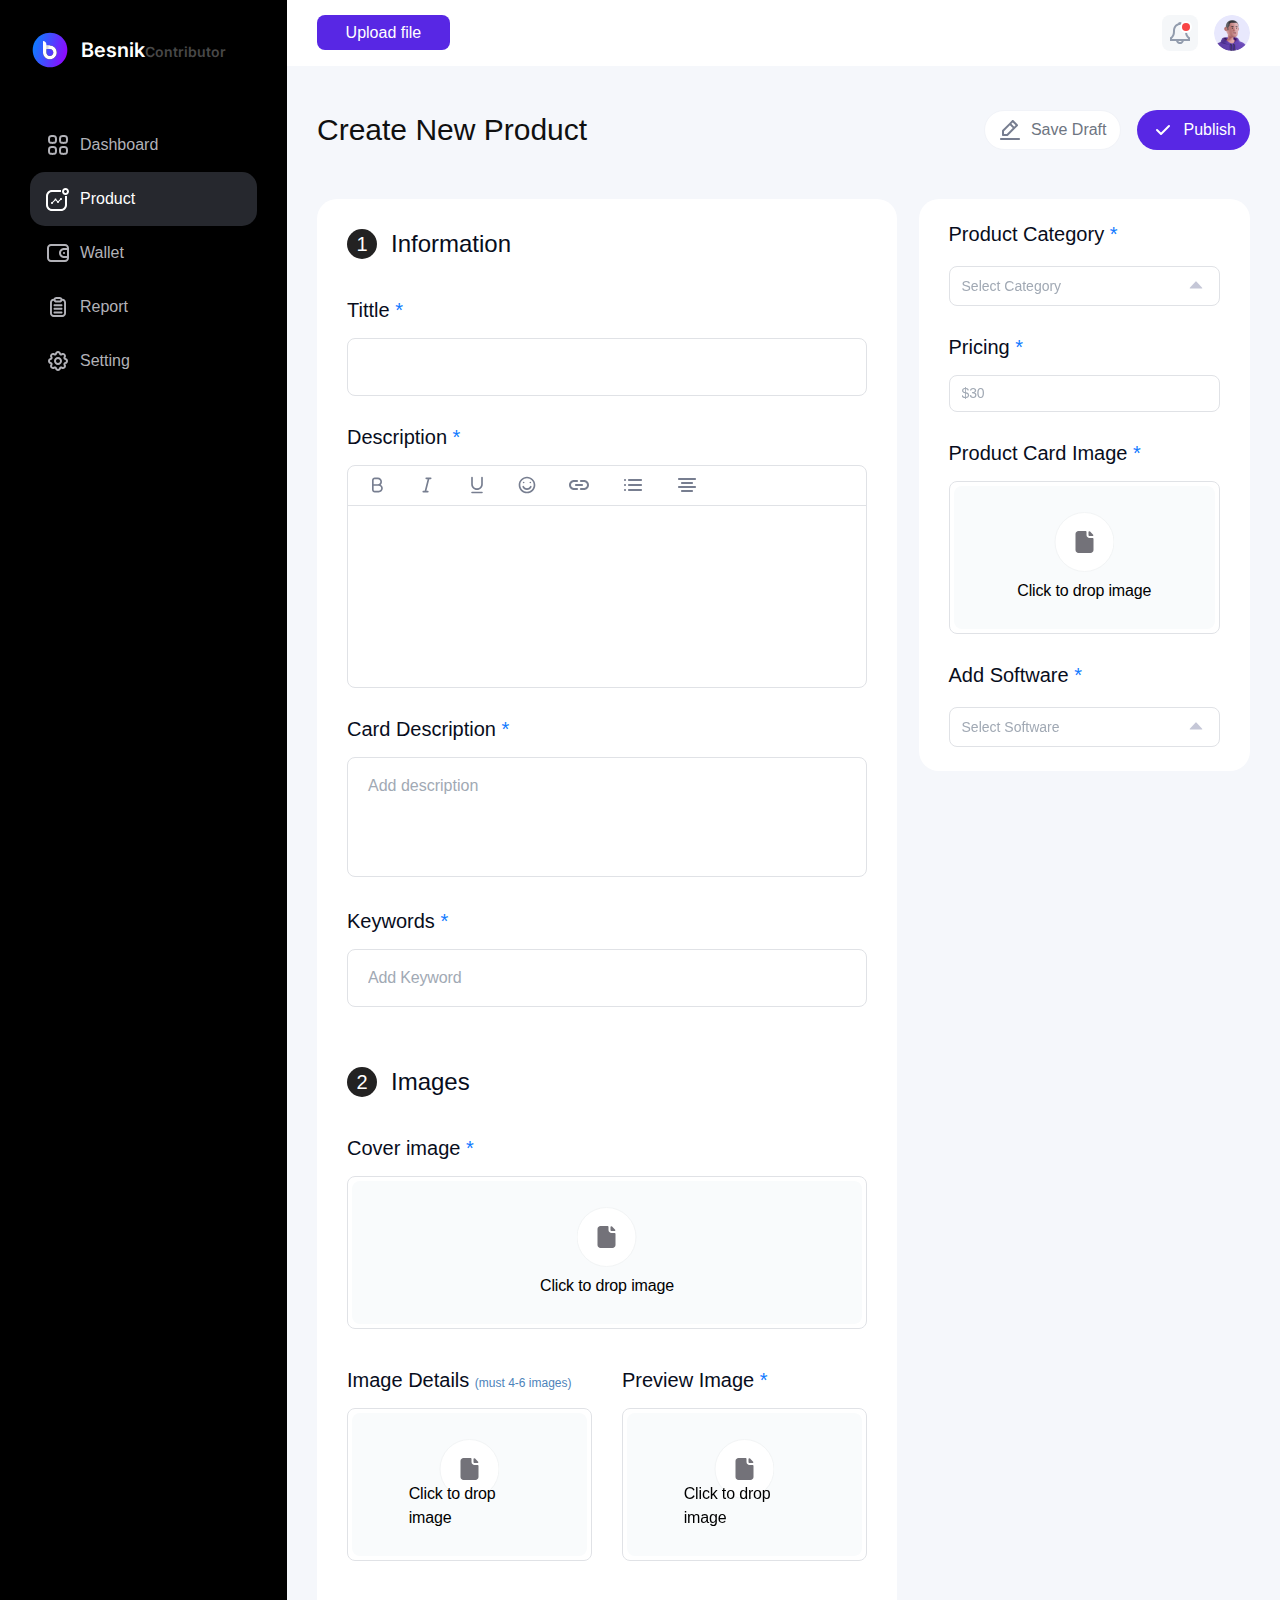
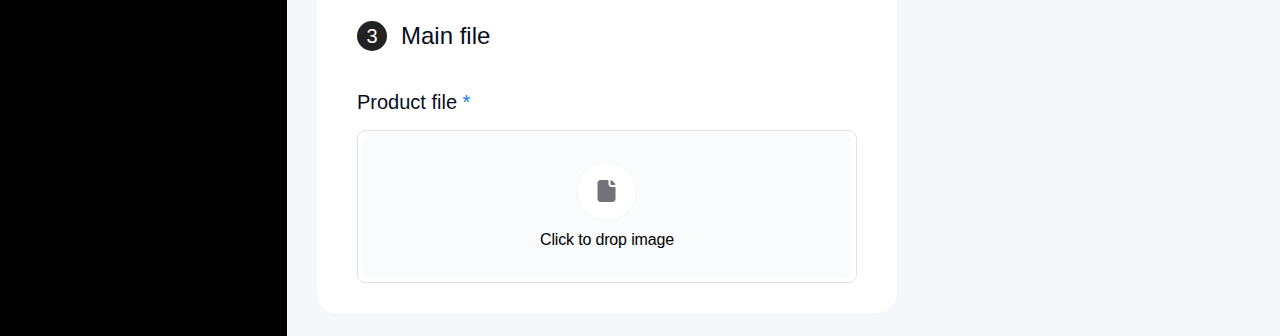
==== commit 26b081c8: "fix upload product sidebar" ====
--- a/Product/index.html
+++ b/Product/index.html
@@ -1,332 +1,608 @@
 <!DOCTYPE html>
 <html lang="en">
+    <head>
+        <meta charset="UTF-8" />
+        <meta name="viewport" content="width=device-width, initial-scale=1.0" />
+        <!-- Fonts -->
+        <link href="https://fonts.cdnfonts.com/css/satoshi" rel="stylesheet" />
+        <link rel="preconnect" href="https://fonts.googleapis.com" />
+        <link rel="preconnect" href="https://fonts.gstatic.com" crossorigin />
+        <link
+            href="https://fonts.googleapis.com/css2?family=Inter:wght@100..900&display=swap"
+            rel="stylesheet"
+        />
+        <!-- Css -->
+        <link rel="stylesheet" href="./assets/scss/style.css" />
+        <title>Hackathon 03</title>
+    </head>
 
-<head>
-    <meta charset="UTF-8" />
-    <meta name="viewport" content="width=device-width, initial-scale=1.0" />
-    <!-- Fonts -->
-    <link href="https://fonts.cdnfonts.com/css/satoshi" rel="stylesheet" />
-    <link rel="preconnect" href="https://fonts.googleapis.com" />
-    <link rel="preconnect" href="https://fonts.gstatic.com" crossorigin />
-    <link href="https://fonts.googleapis.com/css2?family=Inter:wght@100..900&display=swap" rel="stylesheet" />
-    <!-- Css -->
-    <link rel="stylesheet" href="./assets/scss/style.css" />
-    <title>Hackathon 03</title>
-</head>
-
-<body>
-    <main class="product">
-        <!-- product Side bar -->
-        <div class="product__sideBar hide-mb">
-            <!-- Logo -->
-            <a href="#" class="product__sideBar-top">
-                <figure class="product__logo-wrap">
-                    <img src="./assets/img/logo.svg" alt="logo" class="product__logo-img" />
-                </figure>
-                <p class="product__logoName">
-                    Besnik<span class="product__logoName--small">Contributor</span>
-                </p>
-            </a>
-            <ul class="product__sideBar-list">
-                <li class="product__sideBar-item">
-                    <a href="#" class="product__sideBar-link">
-                        <figure class="product__sideBar-icon-wrap">
-                            <img src="./assets/img/dashboard.svg" alt="dashboard" class="product__sideBar-icon" />
-                        </figure>
-                        <p class="product__sideBar-text">Dashboard</p>
-                    </a>
-                </li>
-                <li class="product__sideBar-item product__sideBar-item--active">
-                    <a href="#" class="product__sideBar-link">
-                        <figure class="product__sideBar-icon-wrap">
-                            <img src="./assets/img/product.svg" alt="product" class="product__sideBar-icon" />
-                        </figure>
-                        <p class="product__sideBar-text product__sideBar-text--active">
+    <body>
+        <main class="product">
+            <!-- product Side bar -->
+            <div class="product__sideBar hide-mb">
+                <!-- Logo -->
+                <a href="#" class="product__sideBar-top">
+                    <figure class="product__logo-wrap">
+                        <img
+                            src="./assets/img/logo.svg"
+                            alt="logo"
+                            class="product__logo-img"
+                        />
+                    </figure>
+                    <p class="product__logoName">
+                        Besnik<span class="product__logoName--small"
+                            >Contributor</span
+                        >
+                    </p>
+                </a>
+                <ul class="product__sideBar-list">
+                    <li class="product__sideBar-item">
+                        <a href="#" class="product__sideBar-link">
+                            <figure class="product__sideBar-icon-wrap">
+                                <svg
+                                    class="product__sideBar-icon"
+                                    xmlns="http://www.w3.org/2000/svg"
+                                    width="24"
+                                    height="24"
+                                    viewBox="0 0 24 24"
+                                    fill="none"
+                                >
+                                    <path
+                                        fill-rule="evenodd"
+                                        clip-rule="evenodd"
+                                        d="M17.5 15C17.0478 15 16.4089 15.0625 15.7438 15.1536C15.4331 15.1962 15.1962 15.4331 15.1536 15.7438C15.0625 16.4089 15 17.0478 15 17.5C15 17.9522 15.0625 18.5911 15.1536 19.2562C15.1962 19.5669 15.4331 19.8038 15.7438 19.8464C16.4089 19.9375 17.0478 20 17.5 20C17.9522 20 18.5911 19.9375 19.2562 19.8464C19.5669 19.8038 19.8038 19.5669 19.8464 19.2562C19.9375 18.5911 20 17.9522 20 17.5C20 17.0478 19.9375 16.4089 19.8464 15.7438C19.8038 15.4331 19.5669 15.1962 19.2562 15.1536C18.5911 15.0625 17.9522 15 17.5 15ZM15.4724 13.1721C14.2725 13.3364 13.3364 14.2725 13.1721 15.4724C13.0778 16.1606 13 16.9082 13 17.5C13 18.0918 13.0778 18.8394 13.1721 19.5276C13.3364 20.7275 14.2725 21.6636 15.4724 21.8279C16.1606 21.9222 16.9082 22 17.5 22C18.0918 22 18.8394 21.9222 19.5276 21.8279C20.7275 21.6636 21.6636 20.7275 21.8279 19.5276C21.9222 18.8394 22 18.0918 22 17.5C22 16.9082 21.9222 16.1606 21.8279 15.4724C21.6636 14.2725 20.7275 13.3364 19.5276 13.1721C18.8394 13.0778 18.0918 13 17.5 13C16.9082 13 16.1606 13.0778 15.4724 13.1721Z"
+                                        fill="#B2B2B8"
+                                    />
+                                    <path
+                                        fill-rule="evenodd"
+                                        clip-rule="evenodd"
+                                        d="M6.5 15C6.04782 15 5.40893 15.0625 4.74381 15.1536C4.43308 15.1962 4.19615 15.4331 4.15359 15.7438C4.0625 16.4089 4 17.0478 4 17.5C4 17.9522 4.0625 18.5911 4.15359 19.2562C4.19615 19.5669 4.43308 19.8038 4.74381 19.8464C5.40893 19.9375 6.04782 20 6.5 20C6.95218 20 7.59107 19.9375 8.25619 19.8464C8.56692 19.8038 8.80385 19.5669 8.84641 19.2562C8.9375 18.5911 9 17.9522 9 17.5C9 17.0478 8.9375 16.4089 8.84641 15.7438C8.80385 15.4331 8.56692 15.1962 8.25619 15.1536C7.59107 15.0625 6.95218 15 6.5 15ZM4.47244 13.1721C3.27253 13.3364 2.33642 14.2725 2.17209 15.4724C2.07784 16.1606 2 16.9082 2 17.5C2 18.0918 2.07784 18.8394 2.17209 19.5276C2.33642 20.7275 3.27253 21.6636 4.47244 21.8279C5.16065 21.9222 5.90816 22 6.5 22C7.09184 22 7.83935 21.9222 8.52756 21.8279C9.72747 21.6636 10.6636 20.7275 10.8279 19.5276C10.9222 18.8394 11 18.0918 11 17.5C11 16.9082 10.9222 16.1606 10.8279 15.4724C10.6636 14.2725 9.72747 13.3364 8.52756 13.1721C7.83935 13.0778 7.09184 13 6.5 13C5.90816 13 5.16065 13.0778 4.47244 13.1721Z"
+                                        fill="#B2B2B8"
+                                    />
+                                    <path
+                                        fill-rule="evenodd"
+                                        clip-rule="evenodd"
+                                        d="M17.5 4C17.0478 4 16.4089 4.0625 15.7438 4.15359C15.4331 4.19615 15.1962 4.43308 15.1536 4.74381C15.0625 5.40893 15 6.04782 15 6.5C15 6.95218 15.0625 7.59107 15.1536 8.25619C15.1962 8.56692 15.4331 8.80385 15.7438 8.84641C16.4089 8.9375 17.0478 9 17.5 9C17.9522 9 18.5911 8.9375 19.2562 8.84641C19.5669 8.80385 19.8038 8.56692 19.8464 8.25619C19.9375 7.59107 20 6.95218 20 6.5C20 6.04782 19.9375 5.40893 19.8464 4.74381C19.8038 4.43308 19.5669 4.19615 19.2562 4.15359C18.5911 4.0625 17.9522 4 17.5 4ZM15.4724 2.17209C14.2725 2.33642 13.3364 3.27253 13.1721 4.47244C13.0778 5.16065 13 5.90816 13 6.5C13 7.09184 13.0778 7.83935 13.1721 8.52756C13.3364 9.72747 14.2725 10.6636 15.4724 10.8279C16.1606 10.9222 16.9082 11 17.5 11C18.0918 11 18.8394 10.9222 19.5276 10.8279C20.7275 10.6636 21.6636 9.72747 21.8279 8.52756C21.9222 7.83935 22 7.09184 22 6.5C22 5.90816 21.9222 5.16065 21.8279 4.47244C21.6636 3.27253 20.7275 2.33642 19.5276 2.17209C18.8394 2.07784 18.0918 2 17.5 2C16.9082 2 16.1606 2.07784 15.4724 2.17209Z"
+                                        fill="#B2B2B8"
+                                    />
+                                    <path
+                                        fill-rule="evenodd"
+                                        clip-rule="evenodd"
+                                        d="M6.5 4C6.04782 4 5.40893 4.0625 4.74381 4.15359C4.43308 4.19615 4.19615 4.43308 4.15359 4.74381C4.0625 5.40893 4 6.04782 4 6.5C4 6.95218 4.0625 7.59107 4.15359 8.25619C4.19615 8.56692 4.43308 8.80385 4.74381 8.84641C5.40893 8.9375 6.04782 9 6.5 9C6.95218 9 7.59107 8.9375 8.25619 8.84641C8.56692 8.80385 8.80385 8.56692 8.84641 8.25619C8.9375 7.59107 9 6.95218 9 6.5C9 6.04782 8.9375 5.40893 8.84641 4.74381C8.80385 4.43308 8.56692 4.19615 8.25619 4.15359C7.59107 4.0625 6.95218 4 6.5 4ZM4.47244 2.17209C3.27253 2.33642 2.33642 3.27253 2.17209 4.47244C2.07784 5.16065 2 5.90816 2 6.5C2 7.09184 2.07784 7.83935 2.17209 8.52756C2.33642 9.72747 3.27253 10.6636 4.47244 10.8279C5.16065 10.9222 5.90816 11 6.5 11C7.09184 11 7.83935 10.9222 8.52756 10.8279C9.72747 10.6636 10.6636 9.72747 10.8279 8.52756C10.9222 7.83935 11 7.09184 11 6.5C11 5.90816 10.9222 5.16065 10.8279 4.47244C10.6636 3.27253 9.72747 2.33642 8.52756 2.17209C7.83935 2.07784 7.09184 2 6.5 2C5.90816 2 5.16065 2.07784 4.47244 2.17209Z"
+                                        fill="#B2B2B8"
+                                    />
+                                </svg>
+                            </figure>
+                            Dashboard
+                        </a>
+                    </li>
+                    <li
+                        class="product__sideBar-item product__sideBar-item--active"
+                    >
+                        <a href="#" class="product__sideBar-link">
+                            <figure class="product__sideBar-icon-wrap">
+                                <svg
+                                    class="product__sideBar-icon"
+                                    xmlns="http://www.w3.org/2000/svg"
+                                    width="24"
+                                    height="24"
+                                    viewBox="0 0 24 24"
+                                    fill="none"
+                                >
+                                    <path
+                                        fill-rule="evenodd"
+                                        clip-rule="evenodd"
+                                        d="M21 4.5C21 5.32843 20.3284 6 19.5 6C18.6716 6 18 5.32843 18 4.5C18 3.67157 18.6716 3 19.5 3C20.3284 3 21 3.67157 21 4.5ZM23 4.5C23 6.433 21.433 8 19.5 8C17.567 8 16 6.433 16 4.5C16 2.567 17.567 1 19.5 1C21.433 1 23 2.567 23 4.5ZM15 3H6C2.68629 3 0 5.68629 0 9V18C0 21.3137 2.68629 24 6 24H15C18.3137 24 21 21.3137 21 18V9H19V18C19 20.2091 17.2091 22 15 22H6C3.79086 22 2 20.2091 2 18V9C2 6.79086 3.79086 5 6 5H15V3ZM16 12C16 12.55 15.55 13 15 13C14.91 13 14.825 12.99 14.745 12.965L12.965 14.74C12.99 14.82 13 14.91 13 15C13 15.55 12.55 16 12 16C11.45 16 11 15.55 11 15C11 14.91 11.01 14.82 11.035 14.74L9.76 13.465C9.68 13.49 9.59 13.5 9.5 13.5C9.41 13.5 9.32 13.49 9.24 13.465L6.965 15.745C6.99 15.825 7 15.91 7 16C7 16.55 6.55 17 6 17C5.45 17 5 16.55 5 16C5 15.45 5.45 15 6 15C6.09 15 6.175 15.01 6.255 15.035L8.535 12.76C8.51 12.68 8.5 12.59 8.5 12.5C8.5 11.95 8.95 11.5 9.5 11.5C10.05 11.5 10.5 11.95 10.5 12.5C10.5 12.59 10.49 12.68 10.465 12.76L11.74 14.035C11.82 14.01 11.91 14 12 14C12.09 14 12.18 14.01 12.26 14.035L14.035 12.255C14.01 12.175 14 12.09 14 12C14 11.45 14.45 11 15 11C15.55 11 16 11.45 16 12Z"
+                                        fill="#B2B2B8"
+                                    />
+                                </svg>
+                            </figure>
                             Product
-                        </p>
-                    </a>
-                </li>
-                <li class="product__sideBar-item">
-                    <a href="#" class="product__sideBar-link">
-                        <figure class="product__sideBar-icon-wrap">
-                            <img src="./assets/img/wallet.svg" alt="wallet" class="product__sideBar-icon" />
-                        </figure>
-                        <p class="product__sideBar-text">Wallet</p>
-                    </a>
-                </li>
-                <li class="product__sideBar-item">
-                    <a href="#" class="product__sideBar-link">
-                        <figure class="product__sideBar-icon-wrap">
-                            <img src="./assets/img/report.svg" alt="report" class="product__sideBar-icon" />
-                        </figure>
-                        <p class="product__sideBar-text">Report</p>
-                    </a>
-                </li>
-                <li class="product__sideBar-item">
-                    <a href="#" class="product__sideBar-link">
-                        <figure class="product__sideBar-icon-wrap">
-                            <img src="./assets/img/setting.svg" alt="setting" class="product__sideBar-icon" />
-                        </figure>
-                        <p class="product__sideBar-text">Setting</p>
-                    </a>
-                </li>
-            </ul>
-        </div>
-        <!-- product content -->
-        <div class="product__content">
-            <!-- header -->
-            <div class="product__header">
-                <div class="container">
-                    <div class="product__header-left">
-                        <label for="product__file" class="product__file-btn hide-mb">Upload file</label>
-                        <input type="file" id="product__file" />
-                        <button class="hide-pc show-mb">
-                            <img src="./assets/img/Menu.svg" alt="menu" />
-                        </button>
-                        <a href="#">
-                            <figure class="product__logo-wrap hide-pc show-mb">
-                                <img src="./assets/img/logo.svg" alt="logo" class="product__logo-img" />
+                        </a>
+                    </li>
+                    <li class="product__sideBar-item">
+                        <a href="#" class="product__sideBar-link">
+                            <figure class="product__sideBar-icon-wrap">
+                                <svg
+                                    class="product__sideBar-icon"
+                                    xmlns="http://www.w3.org/2000/svg"
+                                    width="24"
+                                    height="24"
+                                    viewBox="0 0 24 24"
+                                    fill="none"
+                                >
+                                    <path
+                                        fill-rule="evenodd"
+                                        clip-rule="evenodd"
+                                        d="M19 5H5C3.89543 5 3 5.89543 3 7V17C3 18.1046 3.89543 19 5 19H19C20.1046 19 21 18.1046 21 17V7C21 5.89543 20.1046 5 19 5ZM5 3C2.79086 3 1 4.79086 1 7V17C1 19.2091 2.79086 21 5 21H19C21.2091 21 23 19.2091 23 17V7C23 4.79086 21.2091 3 19 3H5Z"
+                                        fill="#B2B2B8"
+                                    />
+                                    <path
+                                        fill-rule="evenodd"
+                                        clip-rule="evenodd"
+                                        d="M13 12C13 9.23858 15.2386 7 18 7H22C22.5523 7 23 7.44772 23 8C23 8.55228 22.5523 9 22 9H18C16.3431 9 15 10.3431 15 12C15 13.6569 16.3431 15 18 15H22C22.5523 15 23 15.4477 23 16C23 16.5523 22.5523 17 22 17H18C15.2386 17 13 14.7614 13 12Z"
+                                        fill="#B2B2B8"
+                                    />
+                                    <path
+                                        d="M19 12C19 12.5523 18.5523 13 18 13C17.4477 13 17 12.5523 17 12C17 11.4477 17.4477 11 18 11C18.5523 11 19 11.4477 19 12Z"
+                                        fill="#B2B2B8"
+                                    />
+                                </svg>
                             </figure>
+                            Wallet
                         </a>
-                    </div>
-                    <div class="product__header-right">
-                        <label for="product__file" class="product__file-btn show-mb hide-pc">Upload file</label>
-                        <button class="product__noti-wrap hide-mb">
-                            <img src="./assets/img/notification.svg" alt="notification" class="product__noti-img" />
-                        </button>
-                        <figure class="product__avt-wrap">
-                            <img src="./assets/img/avator.png" alt="avatar" class="product__avt-img" />
-                        </figure>
+                    </li>
+                    <li class="product__sideBar-item">
+                        <a href="#" class="product__sideBar-link">
+                            <figure class="product__sideBar-icon-wrap">
+                                <svg
+                                    class="product__sideBar-icon"
+                                    xmlns="http://www.w3.org/2000/svg"
+                                    width="24"
+                                    height="24"
+                                    viewBox="0 0 24 24"
+                                    fill="none"
+                                >
+                                    <path
+                                        fill-rule="evenodd"
+                                        clip-rule="evenodd"
+                                        d="M20 7.4955C20 5.45552 18.3863 3.8018 16.3956 3.8018H16.307C15.9134 2.73729 14.9099 2 13.7582 2H10.2418C9.09014 2 8.08663 2.73729 7.693 3.8018H7.6044C5.61374 3.8018 4 5.45552 4 7.4955V18.3063C4 20.3463 5.61374 22 7.6044 22H16.3956C18.3863 22 20 20.3463 20 18.3063V7.4955ZM7.60392 5.78369H7.69253C8.08615 6.8482 9.08967 7.58549 10.2413 7.58549H13.7578C14.9094 7.58549 15.9129 6.8482 16.3065 5.78369H16.3951C17.3176 5.78369 18.0655 6.55005 18.0655 7.4954V18.3062C18.0655 19.2516 17.3176 20.0179 16.3951 20.0179H7.60392C6.68143 20.0179 5.93359 19.2516 5.93359 18.3062V7.4954C5.93359 6.55005 6.68143 5.78369 7.60392 5.78369ZM10.2414 3.98193C9.80443 3.98193 9.4502 4.34495 9.4502 4.79274C9.4502 5.24054 9.80443 5.60356 10.2414 5.60356H13.7579C14.1949 5.60356 14.5491 5.24054 14.5491 4.79274C14.5491 4.34495 14.1949 3.98193 13.7579 3.98193H10.2414ZM7.51648 10.1982C7.51648 10.7455 7.94944 11.1892 8.48352 11.1892H15.5165C16.0506 11.1892 16.4835 10.7455 16.4835 10.1982C16.4835 9.65089 16.0506 9.20721 15.5165 9.20721H8.48352C7.94944 9.20721 7.51648 9.65089 7.51648 10.1982ZM7.51648 13.8018C7.51648 14.3491 7.94944 14.7928 8.48352 14.7928H15.5165C16.0506 14.7928 16.4835 14.3491 16.4835 13.8018C16.4835 13.2545 16.0506 12.8108 15.5165 12.8108H8.48352C7.94944 12.8108 7.51648 13.2545 7.51648 13.8018ZM8.48352 18.3964C7.94944 18.3964 7.51648 17.9527 7.51648 17.4054C7.51648 16.8581 7.94944 16.4144 8.48352 16.4144H15.5165C16.0506 16.4144 16.4835 16.8581 16.4835 17.4054C16.4835 17.9527 16.0506 18.3964 15.5165 18.3964H8.48352Z"
+                                        fill="#B2B2B8"
+                                    />
+                                </svg>
+                            </figure>
+                            Report
+                        </a>
+                    </li>
+                    <li class="product__sideBar-item">
+                        <a href="#" class="product__sideBar-link">
+                            <figure class="product__sideBar-icon-wrap">
+                                <svg
+                                    class="product__sideBar-icon"
+                                    xmlns="http://www.w3.org/2000/svg"
+                                    width="24"
+                                    height="24"
+                                    viewBox="0 0 24 24"
+                                    fill="none"
+                                >
+                                    <path
+                                        fill-rule="evenodd"
+                                        clip-rule="evenodd"
+                                        d="M19.9495 7.09041C19.9599 6.30932 19.6671 5.52493 19.0711 4.92893C18.4751 4.33293 17.6907 4.04013 16.9096 4.05052C16.9093 4.05053 16.9099 4.05052 16.9096 4.05052C16.4779 4.05639 16.0463 4.1549 15.649 4.34601C15.5066 4.41451 15.3685 4.49489 15.2362 4.58717C15.1852 4.62271 15.1196 4.63082 15.0623 4.60703C15.0049 4.58325 14.9642 4.53113 14.9533 4.47002C14.925 4.3112 14.8842 4.1567 14.832 4.00759C14.6862 3.59151 14.4513 3.21732 14.1501 2.9079C14.1499 2.90769 14.1503 2.90811 14.1501 2.9079C13.6052 2.34823 12.8429 2 12 2C11.1571 2 10.3954 2.3476 9.85047 2.90727C9.85027 2.90748 9.85068 2.90706 9.85047 2.90727C9.54935 3.21669 9.31383 3.59151 9.16804 4.00759C9.11578 4.1567 9.07498 4.31119 9.04667 4.47001C9.03577 4.53113 8.99509 4.58325 8.93775 4.60702C8.88036 4.63082 8.81477 4.62271 8.76382 4.58717C8.6315 4.49489 8.4934 4.4145 8.35102 4.34601C7.95371 4.15489 7.52302 4.0564 7.09129 4.05053C7.091 4.05053 7.09159 4.05054 7.09129 4.05053C6.3102 4.04014 5.52493 4.33293 4.92893 4.92893C4.33293 5.52493 4.04013 6.30931 4.05052 7.09041C4.05052 7.09012 4.05053 7.09071 4.05052 7.09041C4.05639 7.52213 4.15489 7.95371 4.34601 8.35101C4.4145 8.4934 4.49489 8.63149 4.58717 8.76381C4.62271 8.81477 4.63082 8.88036 4.60702 8.93775C4.58325 8.99509 4.53113 9.03578 4.47001 9.04667C4.31119 9.07498 4.15669 9.11579 4.00757 9.16804C3.5915 9.31384 3.21732 9.54874 2.9079 9.84986C2.90769 9.85006 2.90811 9.84965 2.9079 9.84986C2.34823 10.3948 2 11.1571 2 12C2 12.8429 2.3476 13.6046 2.90727 14.1495C2.90706 14.1493 2.90748 14.1497 2.90727 14.1495C3.21669 14.4506 3.5915 14.6862 4.00757 14.832C4.15669 14.8842 4.31119 14.925 4.47001 14.9533C4.53113 14.9642 4.58325 15.0049 4.60702 15.0623C4.63082 15.1196 4.62271 15.1852 4.58717 15.2362C4.49489 15.3685 4.4145 15.5066 4.34601 15.649C4.15489 16.0463 4.0564 16.477 4.05053 16.9087C4.05053 16.909 4.05054 16.9084 4.05053 16.9087C4.04014 17.6898 4.33293 18.4751 4.92893 19.0711C5.52493 19.6671 6.30932 19.9599 7.09041 19.9495C7.09012 19.9495 7.09071 19.9495 7.09041 19.9495C7.52213 19.9436 7.9537 19.8451 8.351 19.654C8.49339 19.5855 8.63149 19.5051 8.76381 19.4128C8.81477 19.3773 8.88036 19.3692 8.93775 19.393C8.99509 19.4168 9.03578 19.4689 9.04667 19.53C9.07498 19.6888 9.11579 19.8433 9.16805 19.9924C9.31385 20.4085 9.54874 20.7827 9.84986 21.0921C9.84965 21.0919 9.85006 21.0923 9.84986 21.0921C10.3948 21.6518 11.1571 22 12 22C12.8429 22 13.6046 21.6524 14.1495 21.0927C14.1493 21.0929 14.1497 21.0925 14.1495 21.0927C14.4506 20.7833 14.6862 20.4085 14.832 19.9924C14.8842 19.8433 14.925 19.6888 14.9533 19.53C14.9642 19.4689 15.0049 19.4168 15.0623 19.393C15.1196 19.3692 15.1852 19.3773 15.2362 19.4128C15.3685 19.5051 15.5066 19.5855 15.649 19.654C16.0463 19.8451 16.477 19.9436 16.9087 19.9495C16.9084 19.9495 16.909 19.9495 16.9087 19.9495C17.6898 19.9599 18.4751 19.6671 19.0711 19.0711C19.6671 18.4751 19.9599 17.6907 19.9495 16.9096C19.9495 16.9093 19.9495 16.9099 19.9495 16.9096C19.9436 16.4779 19.8451 16.0463 19.654 15.649C19.5855 15.5066 19.5051 15.3685 19.4128 15.2362C19.3773 15.1852 19.3692 15.1196 19.393 15.0623C19.4168 15.0049 19.4689 14.9642 19.53 14.9533C19.6888 14.925 19.8433 14.8842 19.9924 14.832C20.4085 14.6862 20.7827 14.4513 21.0921 14.1501C21.0919 14.1503 21.0923 14.1499 21.0921 14.1501C21.6518 13.6052 22 12.8429 22 12C22 11.1571 21.6524 10.3954 21.0927 9.85047C21.0925 9.85027 21.0929 9.85068 21.0927 9.85047C20.7833 9.54936 20.4085 9.31384 19.9924 9.16804C19.8433 9.11579 19.6888 9.07498 19.53 9.04667C19.4689 9.03578 19.4168 8.99509 19.393 8.93775C19.3692 8.88036 19.3773 8.81477 19.4128 8.76381C19.5051 8.63149 19.5855 8.49339 19.654 8.351C19.8451 7.9537 19.9436 7.52213 19.9495 7.09041C19.9495 7.09012 19.9495 7.09071 19.9495 7.09041ZM17.6569 6.34315C17.3104 5.99673 16.7691 5.95644 16.3803 6.22762C15.7904 6.63904 15.0069 6.74922 14.2962 6.45448C13.5872 6.16051 13.1107 5.52985 12.9844 4.82099C12.9012 4.3543 12.4899 4 12 4C11.5101 4 11.0988 4.35429 11.0156 4.82099C10.8893 5.52984 10.4128 6.16051 9.70384 6.45448C8.99308 6.74922 8.20964 6.63904 7.61972 6.22761C7.2309 5.95644 6.68956 5.99673 6.34314 6.34314C5.99673 6.68956 5.95644 7.2309 6.22762 7.61972C6.63904 8.20964 6.74922 8.99308 6.45448 9.70384C6.16051 10.4128 5.52984 10.8893 4.82098 11.0156C4.35429 11.0988 4 11.5101 4 12C4 12.4899 4.35429 12.9012 4.82098 12.9844C5.52984 13.1107 6.16051 13.5872 6.45448 14.2962C6.74922 15.0069 6.63904 15.7904 6.22762 16.3803C5.95644 16.7691 5.99673 17.3104 6.34315 17.6569C6.68957 18.0033 7.2309 18.0436 7.61972 17.7724C8.20963 17.361 8.99307 17.2508 9.70384 17.5455C10.4128 17.8395 10.8893 18.4702 11.0156 19.179C11.0988 19.6457 11.5101 20 12 20C12.4899 20 12.9012 19.6457 12.9844 19.179C13.1107 18.4702 13.5872 17.8395 14.2961 17.5455C15.0069 17.2508 15.7904 17.361 16.3803 17.7724C16.7691 18.0436 17.3104 18.0033 17.6569 17.6569C18.0033 17.3104 18.0436 16.7691 17.7724 16.3803C17.361 15.7904 17.2508 15.0069 17.5455 14.2962C17.8395 13.5872 18.4702 13.1107 19.179 12.9844C19.6457 12.9012 20 12.4899 20 12C20 11.5101 19.6457 11.0988 19.179 11.0156C18.4702 10.8893 17.8395 10.4128 17.5455 9.70384C17.2508 8.99307 17.361 8.20963 17.7724 7.61972C18.0436 7.2309 18.0033 6.68957 17.6569 6.34315Z"
+                                        fill="#B2B2B8"
+                                    />
+                                    <path
+                                        fill-rule="evenodd"
+                                        clip-rule="evenodd"
+                                        d="M12 14C13.1046 14 14 13.1046 14 12C14 10.8954 13.1046 10 12 10C10.8954 10 10 10.8954 10 12C10 13.1046 10.8954 14 12 14ZM12 16C14.2091 16 16 14.2091 16 12C16 9.79086 14.2091 8 12 8C9.79086 8 8 9.79086 8 12C8 14.2091 9.79086 16 12 16Z"
+                                        fill="#B2B2B8"
+                                    />
+                                </svg>
+                            </figure>
+                            Setting
+                        </a>
+                    </li>
+                </ul>
+            </div>
+            <!-- product content -->
+            <div class="product__content">
+                <!-- header -->
+                <div class="product__header">
+                    <div class="container">
+                        <div class="product__header-left">
+                            <label
+                                for="product__file"
+                                class="product__file-btn hide-mb"
+                                >Upload file</label
+                            >
+                            <input type="file" id="product__file" />
+                            <button class="hide-pc show-mb">
+                                <img src="./assets/img/Menu.svg" alt="menu" />
+                            </button>
+                            <a href="#">
+                                <figure
+                                    class="product__logo-wrap hide-pc show-mb"
+                                >
+                                    <img
+                                        src="./assets/img/logo.svg"
+                                        alt="logo"
+                                        class="product__logo-img"
+                                    />
+                                </figure>
+                            </a>
+                        </div>
+                        <div class="product__header-right">
+                            <label
+                                for="product__file"
+                                class="product__file-btn show-mb hide-pc"
+                                >Upload file</label
+                            >
+                            <button class="product__noti-wrap hide-mb">
+                                <img
+                                    src="./assets/img/notification.svg"
+                                    alt="notification"
+                                    class="product__noti-img"
+                                />
+                            </button>
+                            <figure class="product__avt-wrap">
+                                <img
+                                    src="./assets/img/avator.png"
+                                    alt="avatar"
+                                    class="product__avt-img"
+                                />
+                            </figure>
+                        </div>
                     </div>
                 </div>
-            </div>
-            <!-- main -->
-            <div class="product__main">
-                <div class="container">
-                    <div class="product__top">
-                        <h1 class="product__top-title">Create New Product</h1>
-                        <div class="product__btns">
-                            <button class="product__save">
-                                <figure class="product__save-icon-wrap">
-                                    <img src="./assets/img/edit.svg" alt="edit-icon" class="product__save-icon" />
-                                </figure>
-                                <p class="product__save-txt hide-mb">Save Draft</p>
-                            </button>
-                            <button class="product__publish">
-                                <figure class="product__publish-icon-wrap">
-                                    <img src="./assets/img/check.svg" alt="publish-icon"
-                                        class="product__publish-icon" />
-                                </figure>
-                                <p class="product__publish-txt hide-mb">Publish</p>
-                            </button>
+                <!-- main -->
+                <div class="product__main">
+                    <div class="container">
+                        <div class="product__top">
+                            <h1 class="product__top-title">
+                                Create New Product
+                            </h1>
+                            <div class="product__btns">
+                                <button class="product__save">
+                                    <figure class="product__save-icon-wrap">
+                                        <img
+                                            src="./assets/img/edit.svg"
+                                            alt="edit-icon"
+                                            class="product__save-icon"
+                                        />
+                                    </figure>
+                                    <p class="product__save-txt hide-mb">
+                                        Save Draft
+                                    </p>
+                                </button>
+                                <button class="product__publish">
+                                    <figure class="product__publish-icon-wrap">
+                                        <img
+                                            src="./assets/img/check.svg"
+                                            alt="publish-icon"
+                                            class="product__publish-icon"
+                                        />
+                                    </figure>
+                                    <p class="product__publish-txt hide-mb">
+                                        Publish
+                                    </p>
+                                </button>
+                            </div>
                         </div>
-                    </div>
-                    <div class="product__bottom">
-                        <div class="product__left">
-                            <!-- info -->
-                            <div class="product__info">
-                                <div class="product__title">
-                                    <p class="product__list-style">1</p>
-                                    <h2 class="product__heading">
-                                        Information
-                                    </h2>
+                        <div class="product__bottom">
+                            <div class="product__left">
+                                <!-- info -->
+                                <div class="product__info">
+                                    <div class="product__title">
+                                        <p class="product__list-style">1</p>
+                                        <h2 class="product__heading">
+                                            Information
+                                        </h2>
+                                    </div>
+                                    <h3 class="product__sub-title">
+                                        Tittle
+                                        <span class="product__sub-title--blue"
+                                            >*</span
+                                        >
+                                    </h3>
+                                    <input type="text" class="product__input" />
+                                    <h3 class="product__sub-title">
+                                        Description
+                                        <span class="product__sub-title--blue"
+                                            >*</span
+                                        >
+                                    </h3>
+                                    <div class="product__desc-wrap">
+                                        <ul class="product__desc-list">
+                                            <li>
+                                                <button
+                                                    class="product__desc-btn"
+                                                >
+                                                    <img
+                                                        src="./assets/img/bold.svg"
+                                                        alt="desc-icon"
+                                                        class="product__desc-icon"
+                                                    />
+                                                </button>
+                                            </li>
+                                            <li>
+                                                <button
+                                                    class="product__desc-btn"
+                                                >
+                                                    <img
+                                                        src="./assets/img/italic.svg"
+                                                        alt="desc-icon"
+                                                        class="product__desc-icon"
+                                                    />
+                                                </button>
+                                            </li>
+                                            <li>
+                                                <button
+                                                    class="product__desc-btn"
+                                                >
+                                                    <img
+                                                        src="./assets/img/underline.svg"
+                                                        alt="desc-icon"
+                                                        class="product__desc-icon"
+                                                    />
+                                                </button>
+                                            </li>
+                                            <li>
+                                                <button
+                                                    class="product__desc-btn"
+                                                >
+                                                    <img
+                                                        src="./assets/img/smile.svg"
+                                                        alt="desc-icon"
+                                                        class="product__desc-icon"
+                                                    />
+                                                </button>
+                                            </li>
+                                            <li>
+                                                <button
+                                                    class="product__desc-btn"
+                                                >
+                                                    <img
+                                                        src="./assets/img/link.svg"
+                                                        alt="desc-icon"
+                                                        class="product__desc-icon"
+                                                    />
+                                                </button>
+                                            </li>
+                                            <li>
+                                                <button
+                                                    class="product__desc-btn"
+                                                >
+                                                    <img
+                                                        src="./assets/img/list.svg"
+                                                        alt="desc-icon"
+                                                        class="product__desc-icon"
+                                                    />
+                                                </button>
+                                            </li>
+                                            <li>
+                                                <button
+                                                    class="product__desc-btn"
+                                                >
+                                                    <img
+                                                        src="./assets/img/center.svg"
+                                                        alt="desc-icon"
+                                                        class="product__desc-icon"
+                                                    />
+                                                </button>
+                                            </li>
+                                        </ul>
+                                        <textarea
+                                            class="product__desc-text"
+                                        ></textarea>
+                                    </div>
+                                    <h3 class="product__sub-title">
+                                        Card Description
+                                        <span class="product__sub-title--blue"
+                                            >*</span
+                                        >
+                                    </h3>
+                                    <textarea
+                                        class="product__card-text"
+                                        placeholder="Add description"
+                                    ></textarea>
+                                    <h3 class="product__sub-title">
+                                        Keywords
+                                        <span class="product__sub-title--blue"
+                                            >*</span
+                                        >
+                                    </h3>
+                                    <input
+                                        placeholder="Add Keyword"
+                                        type="text"
+                                        class="product__input"
+                                    />
+                                </div>
+                                <!-- images -->
+                                <div class="product__images">
+                                    <div class="product__title">
+                                        <p class="product__list-style">2</p>
+                                        <h2 class="product__heading">Images</h2>
+                                    </div>
+                                    <h3 class="product__sub-title">
+                                        Cover image
+                                        <span class="product__sub-title--blue"
+                                            >*</span
+                                        >
+                                    </h3>
+                                    <input type="file" id="cover__image" />
+                                    <div class="product__input-file">
+                                        <label
+                                            for="cover__image"
+                                            class="product__chosse-img"
+                                        >
+                                            <img
+                                                src="./assets/img/choose-img.svg"
+                                                alt="choose-img-icon"
+                                                class="product__choose-icon"
+                                            />
+                                        </label>
+                                        <p class="product__input-file-txt">
+                                            Click to drop image
+                                        </p>
+                                    </div>
+                                    <div class="product__images-bottom">
+                                        <div class="product__detail">
+                                            <h3 class="product__sub-title">
+                                                Image Details
+                                                <span
+                                                    class="product__sub-title--blue-2"
+                                                    >(must 4-6 images)</span
+                                                >
+                                            </h3>
+                                            <input
+                                                type="file"
+                                                id="cover__image2"
+                                            />
+                                            <div class="product__input-file">
+                                                <label
+                                                    for="cover__image2"
+                                                    class="product__chosse-img"
+                                                >
+                                                    <img
+                                                        src="./assets/img/choose-img.svg"
+                                                        alt="choose-img-icon"
+                                                        class="product__choose-icon"
+                                                    />
+                                                </label>
+                                                <p
+                                                    class="product__input-file-txt"
+                                                >
+                                                    Click to drop image
+                                                </p>
+                                            </div>
+                                        </div>
+                                        <div class="product__preview">
+                                            <h3 class="product__sub-title">
+                                                Preview Image
+                                                <span
+                                                    class="product__sub-title--blue"
+                                                    >*</span
+                                                >
+                                            </h3>
+                                            <input
+                                                type="file"
+                                                id="cover__image3"
+                                            />
+                                            <div class="product__input-file">
+                                                <label
+                                                    for="cover__image3"
+                                                    class="product__chosse-img"
+                                                >
+                                                    <img
+                                                        src="./assets/img/choose-img.svg"
+                                                        alt="choose-img-icon"
+                                                        class="product__choose-icon"
+                                                    />
+                                                </label>
+                                                <p
+                                                    class="product__input-file-txt"
+                                                >
+                                                    Click to drop image
+                                                </p>
+                                            </div>
+                                        </div>
+                                    </div>
+                                </div>
+                                <!-- Main file -->
+                                <div class="product__main-file">
+                                    <div class="product__title">
+                                        <p class="product__list-style">3</p>
+                                        <h2 class="product__heading">
+                                            Main file
+                                        </h2>
+                                    </div>
+                                    <h3 class="product__sub-title">
+                                        Product file
+                                        <span class="product__sub-title--blue"
+                                            >*</span
+                                        >
+                                    </h3>
+                                    <div class="product__input-file">
+                                        <label
+                                            for="cover__image"
+                                            class="product__chosse-img"
+                                        >
+                                            <img
+                                                src="./assets/img/choose-img.svg"
+                                                alt="choose-img-icon"
+                                                class="product__choose-icon"
+                                            />
+                                        </label>
+                                        <p class="product__input-file-txt">
+                                            Click to drop image
+                                        </p>
+                                    </div>
+                                </div>
+                            </div>
+                            <div class="product__right">
+                                <h3 class="product__sub-title">
+                                    Product Category
+                                    <span class="product__sub-title--blue"
+                                        >*</span
+                                    >
+                                </h3>
+                                <div class="product__category">
+                                    <input
+                                        type="text"
+                                        value=""
+                                        class="product__category-input"
+                                        placeholder="Select Category"
+                                        readonly
+                                    />
+                                    <button class="product__catagory-btn">
+                                        <img
+                                            src="./assets/img/arrow.svg"
+                                            alt="product-catagory-arrow"
+                                            class="product__catagory-arrow"
+                                        />
+                                    </button>
                                 </div>
                                 <h3 class="product__sub-title">
-                                    Tittle
-                                    <span class="product__sub-title--blue">*</span>
+                                    Pricing
+                                    <span class="product__sub-title--blue"
+                                        >*</span
+                                    >
                                 </h3>
-                                <input type="text" class="product__input" />
+                                <input
+                                    type="text"
+                                    class="product__input"
+                                    placeholder="$30"
+                                />
                                 <h3 class="product__sub-title">
-                                    Description
-                                    <span class="product__sub-title--blue">*</span>
+                                    Product Card Image
+                                    <span class="product__sub-title--blue"
+                                        >*</span
+                                    >
                                 </h3>
-                                <div class="product__desc-wrap">
-                                    <ul class="product__desc-list">
-                                        <li>
-                                            <button class="product__desc-btn">
-                                                <img src="./assets/img/bold.svg" alt="desc-icon"
-                                                    class="product__desc-icon" />
-                                            </button>
-                                        </li>
-                                        <li>
-                                            <button class="product__desc-btn">
-                                                <img src="./assets/img/italic.svg" alt="desc-icon"
-                                                    class="product__desc-icon" />
-                                            </button>
-                                        </li>
-                                        <li>
-                                            <button class="product__desc-btn">
-                                                <img src="./assets/img/underline.svg" alt="desc-icon"
-                                                    class="product__desc-icon" />
-                                            </button>
-                                        </li>
-                                        <li>
-                                            <button class="product__desc-btn">
-                                                <img src="./assets/img/smile.svg" alt="desc-icon"
-                                                    class="product__desc-icon" />
-                                            </button>
-                                        </li>
-                                        <li>
-                                            <button class="product__desc-btn">
-                                                <img src="./assets/img/link.svg" alt="desc-icon"
-                                                    class="product__desc-icon" />
-                                            </button>
-                                        </li>
-                                        <li>
-                                            <button class="product__desc-btn">
-                                                <img src="./assets/img/list.svg" alt="desc-icon"
-                                                    class="product__desc-icon" />
-                                            </button>
-                                        </li>
-                                        <li>
-                                            <button class="product__desc-btn">
-                                                <img src="./assets/img/center.svg" alt="desc-icon"
-                                                    class="product__desc-icon" />
-                                            </button>
-                                        </li>
-                                    </ul>
-                                    <textarea class="product__desc-text"></textarea>
-                                </div>
-                                <h3 class="product__sub-title">
-                                    Card Description
-                                    <span class="product__sub-title--blue">*</span>
-                                </h3>
-                                <textarea class="product__card-text" placeholder="Add description"></textarea>
-                                <h3 class="product__sub-title">
-                                    Keywords
-                                    <span class="product__sub-title--blue">*</span>
-                                </h3>
-                                <input placeholder="Add Keyword" type="text" class="product__input" />
-                            </div>
-                            <!-- images -->
-                            <div class="product__images">
-                                <div class="product__title">
-                                    <p class="product__list-style">2</p>
-                                    <h2 class="product__heading">Images</h2>
-                                </div>
-                                <h3 class="product__sub-title">
-                                    Cover image
-                                    <span class="product__sub-title--blue">*</span>
-                                </h3>
-                                <input type="file" id="cover__image" />
+                                <input type="file" id="cover__image4" />
                                 <div class="product__input-file">
-                                    <label for="cover__image" class="product__chosse-img">
-                                        <img src="./assets/img/choose-img.svg" alt="choose-img-icon"
-                                            class="product__choose-icon" />
+                                    <label
+                                        for="cover__image4"
+                                        class="product__chosse-img"
+                                    >
+                                        <img
+                                            src="./assets/img/choose-img.svg"
+                                            alt="choose-img-icon"
+                                            class="product__choose-icon"
+                                        />
                                     </label>
                                     <p class="product__input-file-txt">
                                         Click to drop image
                                     </p>
                                 </div>
-                                <div class="product__images-bottom">
-                                    <div class="product__detail">
-                                        <h3 class="product__sub-title">
-                                            Image Details
-                                            <span class="product__sub-title--blue-2">(must 4-6 images)</span>
-                                        </h3>
-                                        <input type="file" id="cover__image2" />
-                                        <div class="product__input-file">
-                                            <label for="cover__image2" class="product__chosse-img">
-                                                <img src="./assets/img/choose-img.svg" alt="choose-img-icon"
-                                                    class="product__choose-icon" />
-                                            </label>
-                                            <p class="product__input-file-txt">
-                                                Click to drop image
-                                            </p>
-                                        </div>
-                                    </div>
-                                    <div class="product__preview">
-                                        <h3 class="product__sub-title">
-                                            Preview Image
-                                            <span class="product__sub-title--blue">*</span>
-                                        </h3>
-                                        <input type="file" id="cover__image3" />
-                                        <div class="product__input-file">
-                                            <label for="cover__image3" class="product__chosse-img">
-                                                <img src="./assets/img/choose-img.svg" alt="choose-img-icon"
-                                                    class="product__choose-icon" />
-                                            </label>
-                                            <p class="product__input-file-txt">
-                                                Click to drop image
-                                            </p>
-                                        </div>
-                                    </div>
+                                <h3 class="product__sub-title">
+                                    Add Software
+                                    <span class="product__sub-title--blue"
+                                        >*</span
+                                    >
+                                </h3>
+                                <div class="product__software">
+                                    <input
+                                        type="text"
+                                        value=""
+                                        class="product__software-input"
+                                        placeholder="Select Software"
+                                        readonly
+                                    />
+                                    <button class="product__catagory-btn">
+                                        <img
+                                            src="./assets/img/arrow.svg"
+                                            alt="product-catagory-arrow"
+                                            class="product__catagory-arrow"
+                                        />
+                                    </button>
                                 </div>
-                            </div>
-                            <!-- Main file -->
-                            <div class="product__main-file">
-                                <div class="product__title">
-                                    <p class="product__list-style">3</p>
-                                    <h2 class="product__heading">
-                                        Main file
-                                    </h2>
-                                </div>
-                                <h3 class="product__sub-title">
-                                    Product file
-                                    <span class="product__sub-title--blue">*</span>
-                                </h3>
-                                <div class="product__input-file">
-                                    <label for="cover__image" class="product__chosse-img">
-                                        <img src="./assets/img/choose-img.svg" alt="choose-img-icon"
-                                            class="product__choose-icon" />
-                                    </label>
-                                    <p class="product__input-file-txt">
-                                        Click to drop image
-                                    </p>
-                                </div>
-                            </div>
-                        </div>
-                        <div class="product__right">
-                            <h3 class="product__sub-title">
-                                Product Category
-                                <span class="product__sub-title--blue">*</span>
-                            </h3>
-                            <div class="product__category">
-                                <input type="text" value="" class="product__category-input"
-                                    placeholder="Select Category" readonly>
-                                <button class="product__catagory-btn">
-                                    <img src="./assets/img/arrow.svg" alt="product-catagory-arrow"
-                                        class="product__catagory-arrow" />
-                                </button>
-                            </div>
-                            <h3 class="product__sub-title">
-                                Pricing
-                                <span class="product__sub-title--blue">*</span>
-                            </h3>
-                            <input type="text" class="product__input" placeholder="$30" />
-                            <h3 class="product__sub-title">
-                                Product Card Image
-                                <span class="product__sub-title--blue">*</span>
-                            </h3>
-                            <input type="file" id="cover__image4" />
-                            <div class="product__input-file">
-                                <label for="cover__image4" class="product__chosse-img">
-                                    <img src="./assets/img/choose-img.svg" alt="choose-img-icon"
-                                        class="product__choose-icon" />
-                                </label>
-                                <p class="product__input-file-txt">
-                                    Click to drop image
-                                </p>
-                            </div>
-                            <h3 class="product__sub-title">
-                                Add Software
-                                <span class="product__sub-title--blue">*</span>
-                            </h3>
-                            <div class="product__software">
-                                <input type="text" value="" class="product__software-input"
-                                    placeholder="Select Software" readonly>
-                                <button class="product__catagory-btn">
-                                    <img src="./assets/img/arrow.svg" alt="product-catagory-arrow"
-                                        class="product__catagory-arrow" />
-                                </button>
                             </div>
                         </div>
                     </div>
                 </div>
+                <!-- list -->
             </div>
-            <!-- list -->
-        </div>
-    </main>
-</body>
-
-</html>+        </main>
+    </body>
+</html>
--- a/Product/assets/scss/style.css
+++ b/Product/assets/scss/style.css
@@ -149,19 +149,15 @@
      object-fit: cover;
   border-radius: inherit;
 }
-.product .product__sideBar .product__sideBar-list .product__sideBar-item .product__sideBar-text {
-  font-size: 1.8rem;
-  font-weight: 500;
-  line-height: 24px;
-  font-family: "Satoshi", sans-serif;
-  color: inherit;
-}
-.product .product__sideBar .product__sideBar-list .product__sideBar-item .product__sideBar-text--active {
-  color: #fff;
-}
 .product .product__sideBar .product__sideBar-list .product__sideBar-item--active {
   border-radius: 15px;
   background: #26282e;
+}
+.product .product__sideBar .product__sideBar-list .product__sideBar-item--active .product__sideBar-link {
+  color: #fff;
+}
+.product .product__sideBar .product__sideBar-list .product__sideBar-item--active .product__sideBar-icon path {
+  fill: #fff;
 }
 .product .product__content {
   width: 100%;
